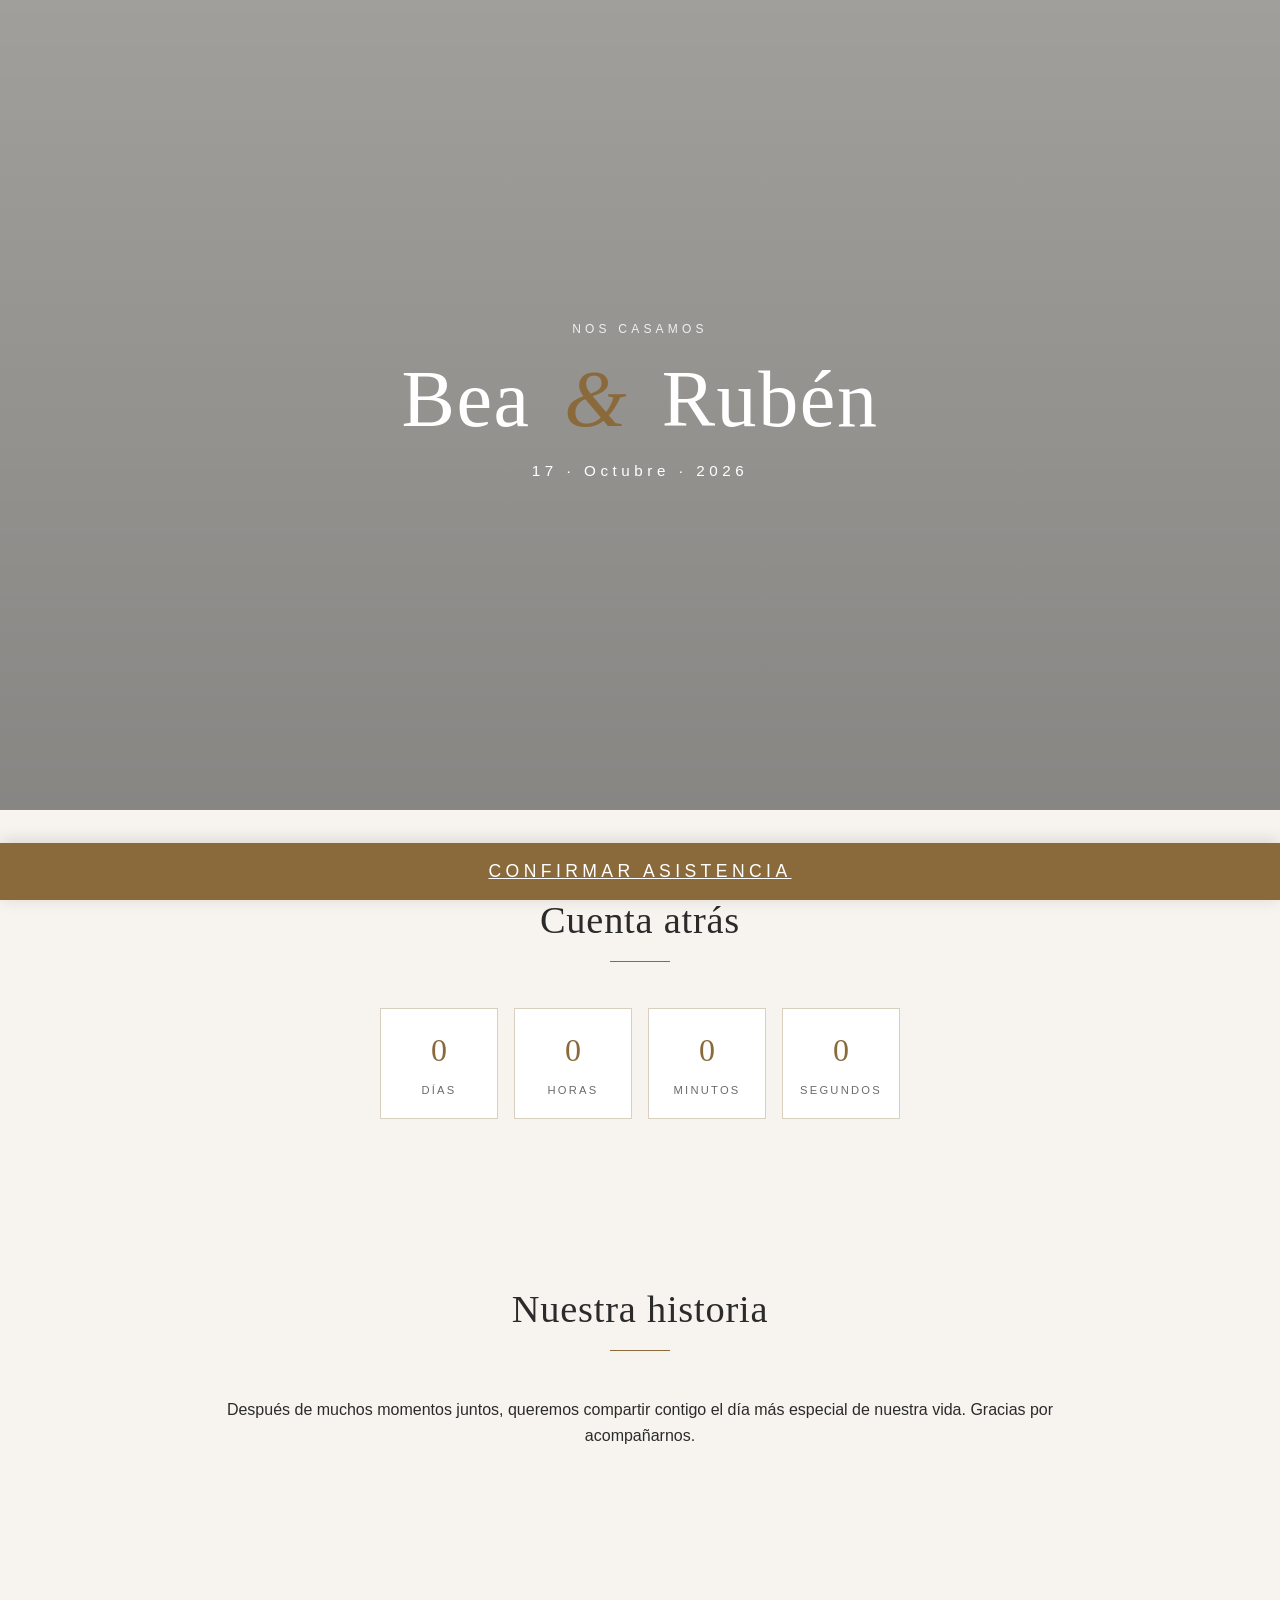
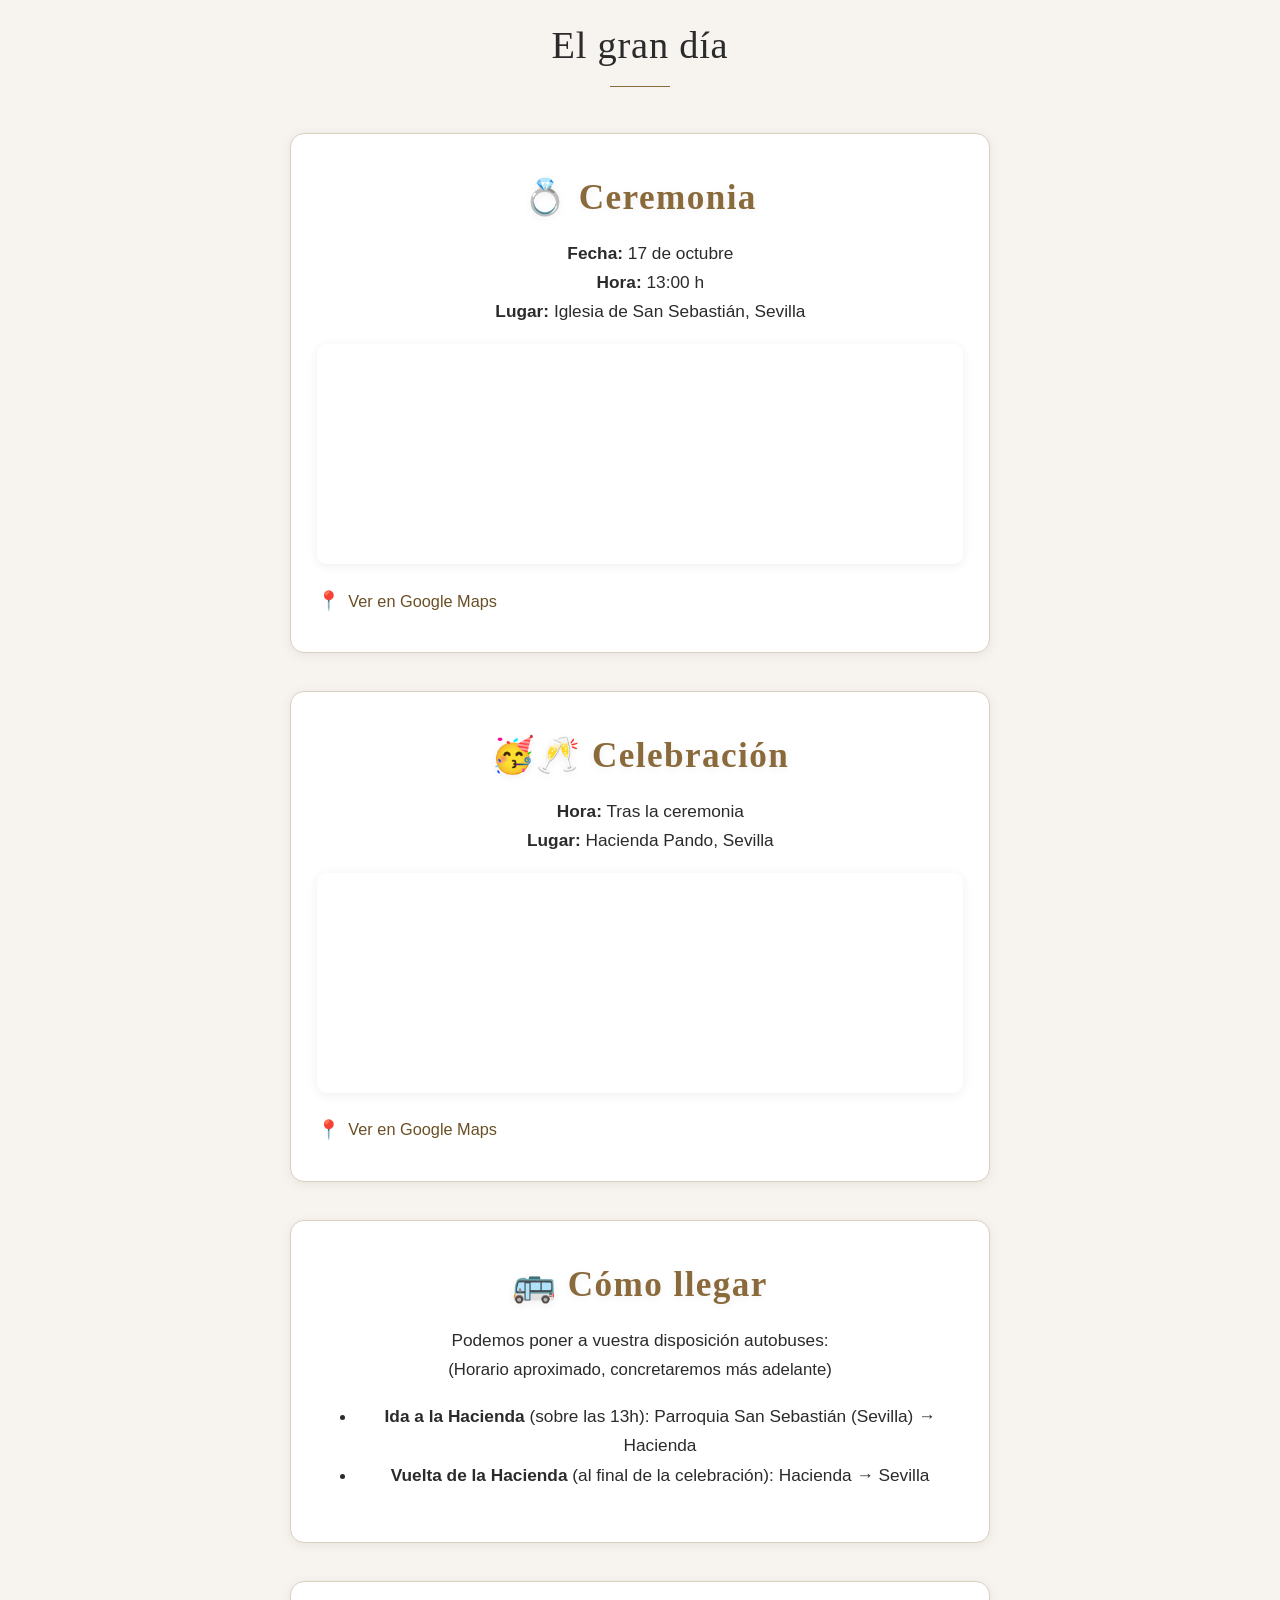
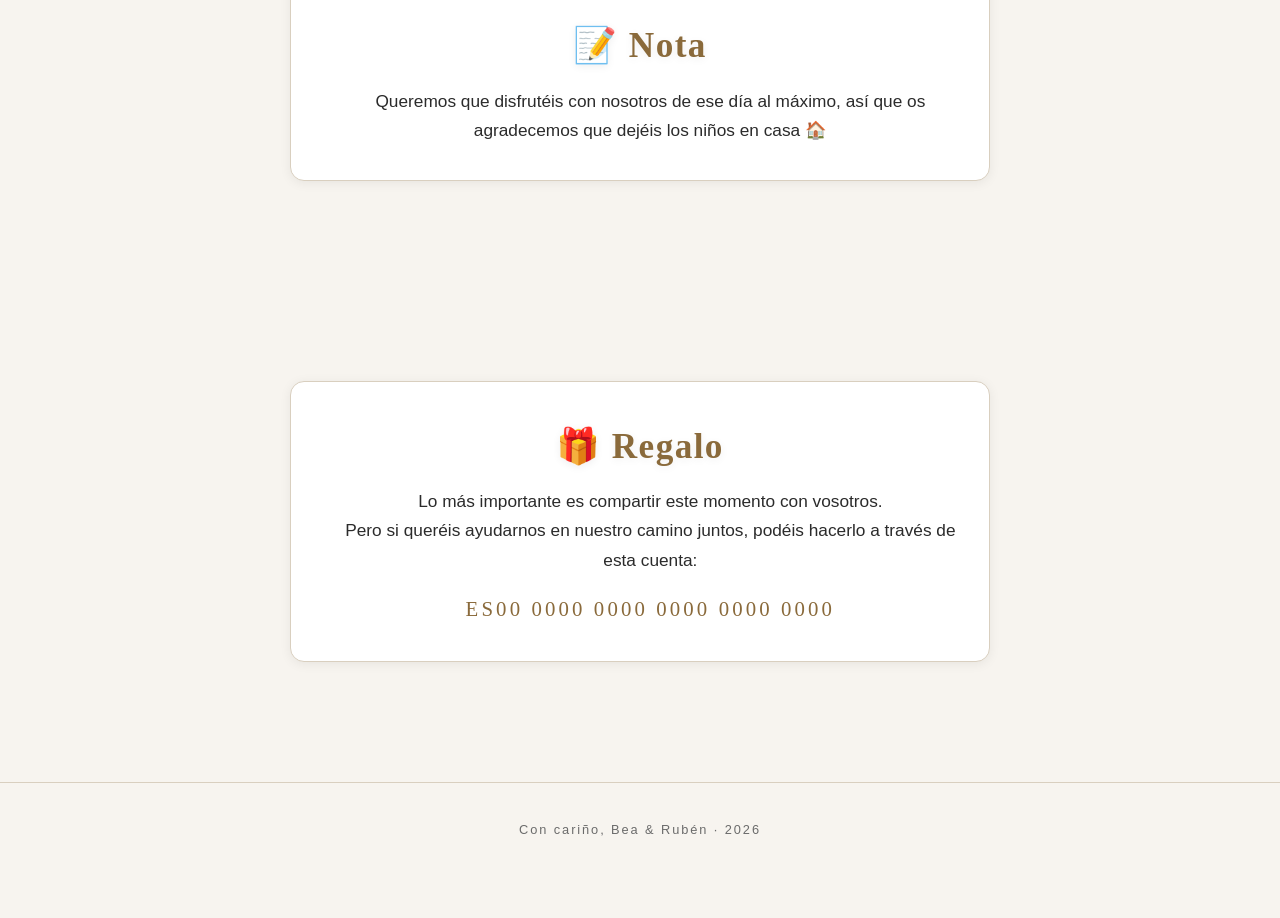
==== info.html @ 77aae768 "FEcha" ====
<!DOCTYPE html>
<html lang="es">
<head>
  <meta charset="UTF-8" />
  <meta name="viewport" content="width=device-width, initial-scale=1.0" />
  <title>Información Boda | Bea & Rubén</title>
  <link rel="stylesheet" href="styles.css" />
</head>
<body>
  <main>
    <section class="hero">
      <div class="hero__overlay"></div>
      <div class="hero__content">
        <p class="eyebrow light">NOS CASAMOS</p>
        <h1 class="couple light">Bea <span>&amp;</span> Rubén</h1>
        <p class="date light">17 · Octubre · 2026</p>
      </div>
    </section>
    <section class="section countdown">
      <h2>Cuenta atrás</h2>
      <div id="countdown" class="countdown__grid">
        <div><span id="cd-days">0</span><small>Días</small></div>
        <div><span id="cd-hours">0</span><small>Horas</small></div>
        <div><span id="cd-mins">0</span><small>Minutos</small></div>
        <div><span id="cd-secs">0</span><small>Segundos</small></div>
      </div>
    </section>
    <section class="section story">
      <h2>Nuestra historia</h2>
      <p>Después de muchos momentos juntos, queremos compartir contigo el día más especial de nuestra vida. Gracias por acompañarnos.</p>
    </section>
    <section class="section events">
      <h2>El gran día</h2>
      <div style="max-width:700px;margin:0 auto 2.5rem auto;font-size:1.08em;line-height:1.7;display:grid;gap:2.2em;">
        <div style="background:#fff;border:1px solid #d9cfbf;border-radius:14px;box-shadow:0 2px 12px #0001;padding:2em 1.5em;">
          <h3 class="event-title" style="margin-bottom:.3em;">💍 Ceremonia</h3>
          <div style="margin-left:1.2em;">
            <strong>Fecha:</strong> 17 de octubre<br>
            <strong>Hora:</strong> 13:00 h<br>
            <strong>Lugar:</strong> Iglesia de San Sebastián, Sevilla
          </div>
          <div style="margin:1em 0 0 0;max-width:100%;">
            <iframe src="https://www.google.com/maps/embed?pb=!1m18!1m12!1m3!1d3165.687893893019!2d-5.976013684692019!3d37.37722297983409!2m3!1f0!2f0!3f0!3m2!1i1024!2i768!4f13.1!3m3!1m2!1s0xd126c0b2e2e2e2b%3A0x7e7e7e7e7e7e7e7e!2sParroquia%20de%20San%20Sebasti%C3%A1n%2C%20Sevilla!5e0!3m2!1ses!2ses!4v1684770000000!5m2!1ses!2ses" width="100%" height="220" style="border:0;border-radius:10px;box-shadow:0 2px 12px #0001;" allowfullscreen="" loading="lazy" referrerpolicy="no-referrer-when-downgrade"></iframe>
            <div class="map-link-wrap"><a class="map-link" href="https://goo.gl/maps/6Qw8Qw8Qw8Qw8Qw8A" target="_blank" rel="noopener"><span class="map-icon">📍</span>Ver en Google Maps</a></div>
          </div>
        </div>
        <div style="background:#fff;border:1px solid #d9cfbf;border-radius:14px;box-shadow:0 2px 12px #0001;padding:2em 1.5em;">
          <h3 class="event-title" style="margin-bottom:.3em;">🥳🥂 Celebración</h3>
          <div style="margin-left:1.2em;">
            <strong>Hora:</strong> Tras la ceremonia<br>
            <strong>Lugar:</strong> Hacienda Pando, Sevilla
          </div>
          <div style="margin:1em 0 0 0;max-width:100%;">
            <iframe src="https://www.google.com/maps/embed?pb=!1m18!1m12!1m3!1d3165.687893893019!2d-5.987654321!3d37.388888888!2m3!1f0!2f0!3f0!3m2!1i1024!2i768!4f13.1!3m3!1m2!1s0xd126c0b2e2e2e2b%3A0x123456789abcdef!2sHacienda%20Pando!5e0!3m2!1ses!2ses!4v1684771111111!5m2!1ses!2ses" width="100%" height="220" style="border:0;border-radius:10px;box-shadow:0 2px 12px #0001;" allowfullscreen="" loading="lazy" referrerpolicy="no-referrer-when-downgrade"></iframe>
            <div class="map-link-wrap"><a class="map-link" href="https://goo.gl/maps/abcdefabcdefabcdef" target="_blank" rel="noopener"><span class="map-icon">📍</span>Ver en Google Maps</a></div>
          </div>
        </div>
        <div style="background:#fff;border:1px solid #d9cfbf;border-radius:14px;box-shadow:0 2px 12px #0001;padding:2em 1.5em;">
          <h3 class="event-title" style="margin-bottom:.3em;">🚌 Cómo llegar</h3>
          <p>Podemos poner a vuestra disposición autobuses: <br><span style="font-size:.97em;">(Horario aproximado, concretaremos más adelante)</span></p>
          <ul>
            <li><strong>Ida a la Hacienda</strong> (sobre las 13h): Parroquia San Sebastián (Sevilla) → Hacienda</li>
            <li><strong>Vuelta de la Hacienda</strong> (al final de la celebración): Hacienda → Sevilla</li>
          </ul>
        </div>
        <div style="background:#fff;border:1px solid #d9cfbf;border-radius:14px;box-shadow:0 2px 12px #0001;padding:2em 1.5em;">
          <h3 class="event-title" style="margin-bottom:.3em;">📝 Nota</h3>
          <div style="margin-left:1.2em;">
            Queremos que disfrutéis con nosotros de ese día al máximo, así que os agradecemos que dejéis los niños en casa 🏠
          </div>
        </div>
      </div>
    </section>
    <section class="section gift">
      <div style="max-width:700px;margin:0 auto 2.5rem auto;font-size:1.08em;line-height:1.7;display:grid;gap:2.2em;">
        <div style="background:#fff;border:1px solid #d9cfbf;border-radius:14px;box-shadow:0 2px 12px #0001;padding:2em 1.5em;">
          <h3 class="event-title" style="margin-bottom:.3em;">🎁 Regalo</h3>
          <div style="margin-left:1.2em;">
            Lo más importante es compartir este momento con vosotros.<br>
            Pero si queréis ayudarnos en nuestro camino juntos, podéis hacerlo a través de esta cuenta:
            <div class="iban">ES00 0000 0000 0000 0000 0000</div>
          </div>
        </div>
      </div>
    </section>
    <footer class="footer">
      <p>Con cariño, Bea &amp; Rubén · 2026</p>
    </footer>
    <div style="text-align:center; margin:2.5rem 0 0;">
      <a href="confirmar.html" class="btn-primary" style="font-size:1.1rem;">Confirmar asistencia</a>
    </div>
  </main>
  <script>
    // Cuenta atrás
    const target = new Date('2026-10-17T17:00:00').getTime();
    const $d = document.getElementById('cd-days');
    const $h = document.getElementById('cd-hours');
    const $m = document.getElementById('cd-mins');
    const $s = document.getElementById('cd-secs');
    function tick() {
      const diff = target - Date.now();
      if (diff <= 0) {
        $d.textContent = $h.textContent = $m.textContent = $s.textContent = '0';
        clearInterval(window._cdTimer);
        return;
      }
      const days  = Math.floor(diff / 86400000);
      const hours = Math.floor((diff % 86400000) / 3600000);
      const mins  = Math.floor((diff % 3600000) / 60000);
      const secs  = Math.floor((diff % 60000) / 1000);
      $d.textContent = days;
      $h.textContent = String(hours).padStart(2, '0');
      $m.textContent = String(mins).padStart(2, '0');
      $s.textContent = String(secs).padStart(2, '0');
    }
    tick();
    window._cdTimer = setInterval(tick, 1000);
  </script>
</body>
</html>
---- styles.css ----
:root {
  /* Importar fuente elegante Josefin Slab */
  @import url('https://fonts.googleapis.com/css2?family=Josefin+Slab:wght@700&display=swap');
  --bg: #f7f4ef;
  --ink: #2b2b2b;
  --muted: #6b6b6b;
  --accent: #8a6a3b;
  --accent-dark: #6b5026;
  --line: #d9cfbf;
  --white: #ffffff;
}

* { box-sizing: border-box; }

html, body {
  margin: 0;
  padding: 0;
  background: var(--bg);
  color: var(--ink);
  font-family: 'Montserrat', sans-serif;
  font-weight: 300;
  line-height: 1.6;
  -webkit-font-smoothing: antialiased;
}

h1, h2, h3 {
  font-family: 'Cormorant Garamond', serif;
  font-weight: 400;
  margin: 0 0 .5em;
  letter-spacing: .02em;
}

h2 {
  font-size: clamp(1.8rem, 3vw, 2.4rem);
  text-align: center;
  margin-bottom: 1.2em;
}

h2::after {
  content: "";
  display: block;
  width: 60px;
  height: 1px;
  background: var(--accent);
  margin: .6rem auto 0;
}

p { margin: .4em 0; }

.eyebrow {
  font-family: 'Montserrat', sans-serif;
  font-size: .75rem;
  letter-spacing: .35em;
  color: var(--muted);
  text-transform: uppercase;
  margin: 0 0 1rem;
}
.eyebrow.light { color: rgba(255,255,255,.85); }

.couple {
  font-family: 'Cormorant Garamond', serif;
  font-weight: 300;
  font-size: clamp(2.6rem, 7vw, 5rem);
  margin: 0;
  line-height: 1.1;
}
.couple span {
  font-style: italic;
  color: var(--accent);
  margin: 0 .15em;
}
.couple.light { color: var(--white); }

.date.light { color: var(--white); letter-spacing: .3em; font-size: .95rem; margin-top: 1rem; }

/* --- Gate --- */
.gate {
  min-height: 100vh;
  display: flex;
  align-items: center;
  justify-content: center;
  padding: 2rem;
  text-align: center;
  background:
    linear-gradient(rgba(247,244,239,.85), rgba(247,244,239,.95));
}
.gate__inner { max-width: 480px; width: 100%; }
.gate__text { color: var(--muted); margin: 1rem 0 1.5rem; }
.gate__hint  { color: var(--muted); font-size: .85rem; margin-top: 1.5rem; }
.gate__error { color: #b3261e; margin-top: 1rem; font-size: .9rem; }

.gate__form {
  display: flex;
  gap: .5rem;
  flex-wrap: wrap;
  justify-content: center;
}
.gate__form input {
  flex: 1 1 220px;
  padding: .85rem 1rem;
  border: 1px solid var(--line);
  background: var(--white);
  font: inherit;
  letter-spacing: .15em;
  text-align: center;
  text-transform: uppercase;
}
.gate__form button {
  padding: .85rem 1.4rem;
  background: var(--accent);
  color: var(--white);
  border: none;
  letter-spacing: .25em;
  font-size: .8rem;
  cursor: pointer;
  transition: background .2s;
}
.gate__form button:hover { background: var(--accent-dark); }

/* --- Hero --- */
.hero {
  position: relative;
  min-height: 90vh;
  display: flex;
  align-items: center;
  justify-content: center;
  text-align: center;
  color: var(--white);
  background:
    linear-gradient(rgba(0,0,0,.35), rgba(0,0,0,.45)),
    url("https://images.unsplash.com/photo-1519741497674-611481863552?auto=format&fit=crop&w=1600&q=80") center/cover no-repeat;
}
.hero__content { padding: 2rem; max-width: 900px; }

/* --- Sections --- */
.section {
  max-width: 900px;
  margin: 0 auto;
  padding: 5rem 1.5rem;
  text-align: center;
}

/* Countdown */
.countdown__grid {
  display: grid;
  grid-template-columns: repeat(4, 1fr);
  gap: 1rem;
  max-width: 520px;
  margin: 0 auto;
}
.countdown__grid > div {
  background: var(--white);
  border: 1px solid var(--line);
  padding: 1rem .5rem;
}
.countdown__grid span {
  display: block;
  font-family: 'Cormorant Garamond', serif;
  font-size: 2rem;
  color: var(--accent);
}
.countdown__grid small {
  font-size: .7rem;
  letter-spacing: .2em;
  text-transform: uppercase;
  color: var(--muted);
}

/* Events */
.events__grid {
  display: grid;
  grid-template-columns: repeat(auto-fit, minmax(260px, 1fr));
  gap: 1.5rem;
}
.event-card {
  background: var(--white);
  border: 1px solid var(--line);
  padding: 2rem 1.5rem;
}
.event-title {
  font-family: 'Josefin Slab', serif;
  font-size: 2.2rem;
  color: var(--accent);
  letter-spacing: .04em;
  font-weight: 700;
  font-style: normal;
  margin-bottom: .3em;
  text-shadow: 0 2px 8px #0001;
  text-transform: none;
}

.map-link-wrap {
  margin-top: .7em;
  text-align: left;
}
.map-link {
  display: inline-flex;
  align-items: center;
  gap: .4em;
  font-size: 1.02rem;
  color: var(--accent-dark);
  text-decoration: none;
  font-weight: 500;
  transition: color .18s;
}
.map-link:hover {
  color: var(--accent);
  text-decoration: underline;
}
.map-icon {
  font-size: 1.15em;
  margin-right: .1em;
}
.event-card__time {
  font-family: 'Cormorant Garamond', serif;
  font-size: 1.3rem;
  margin: .2rem 0 1rem;
}

.btn-outline {
  display: inline-block;
  margin-top: 1rem;
  padding: .6rem 1.2rem;
  border: 1px solid var(--accent);
  color: var(--accent);
  text-decoration: none;
  letter-spacing: .2em;
  font-size: .75rem;
  text-transform: uppercase;
  transition: background .2s, color .2s;
}
.btn-outline:hover { background: var(--accent); color: var(--white); }

/* RSVP */
.rsvp__deadline {
  color: var(--muted);
  font-style: italic;
  margin-bottom: 2rem;
}
.rsvp__form {
  display: grid;
  gap: 1rem;
  max-width: 520px;
  margin: 0 auto;
  text-align: left;
}
.rsvp__form label {
  display: flex;
  flex-direction: column;
  font-size: .85rem;
  letter-spacing: .05em;
  color: var(--muted);
  text-transform: uppercase;
}
.rsvp__form input,
.rsvp__form textarea {
  margin-top: .35rem;
  padding: .7rem .9rem;
  border: 1px solid var(--line);
  background: var(--white);
  font: inherit;
  color: var(--ink);
  text-transform: none;
}
.rsvp__form fieldset {
  border: 1px solid var(--line);
  padding: 1rem;
  background: var(--white);
}
.rsvp__form legend {
  padding: 0 .5rem;
  font-size: .8rem;
  letter-spacing: .15em;
  text-transform: uppercase;
  color: var(--muted);
}
.rsvp__form .radio {
  display: flex;
  flex-direction: row;
  align-items: center;
  gap: .5rem;
  text-transform: none;
  color: var(--ink);
  font-size: 1rem;
  margin: .3rem 0;
}


/* Botón flotante para confirmar asistencia */
.btn-primary {
  margin-top: 1rem;
  padding: .9rem 1.6rem;
  background: var(--accent);
  color: var(--white);
  border: none;
  letter-spacing: .25em;
  font-size: .8rem;
  text-transform: uppercase;
  cursor: pointer;
  transition: background .2s;
  position: fixed;
  left: 0;
  right: 0;
  bottom: 0;
  width: 100vw;
  max-width: 100vw;
  border-radius: 0;
  z-index: 1000;
  box-shadow: 0 -2px 16px #0002;
}
.btn-primary:hover {
  background: var(--accent-dark);
}

@media (max-width: 480px) {
  .btn-primary {
    font-size: 1rem;
    padding: 1.1rem 0;
  }
}

.rsvp__status {
  margin-top: 1rem;
  text-align: center;
  color: var(--accent-dark);
}

/* Hotels */
.hotels {
  list-style: none;
  padding: 0;
  max-width: 520px;
  margin: 1rem auto 0;
  text-align: left;
}
.hotels li {
  padding: .8rem 0;
  border-bottom: 1px solid var(--line);
}
.hotels a { color: var(--accent); }

/* Gift */
.iban {
  font-family: 'Cormorant Garamond', serif;
  font-size: 1.3rem;
  letter-spacing: .15em;
  color: var(--accent);
  margin-top: 1rem;
}

/* Footer */
.footer {
  padding: 2rem 1rem;
  text-align: center;
  color: var(--muted);
  font-size: .8rem;
  letter-spacing: .15em;
  border-top: 1px solid var(--line);
}

/* Responsive */
@media (max-width: 480px) {
  .countdown__grid { grid-template-columns: repeat(2, 1fr); }
  .section { padding: 3.5rem 1.2rem; }
  .stepper__btn { padding: .6rem .9rem; font-size: .7rem; letter-spacing: .15em; }
}
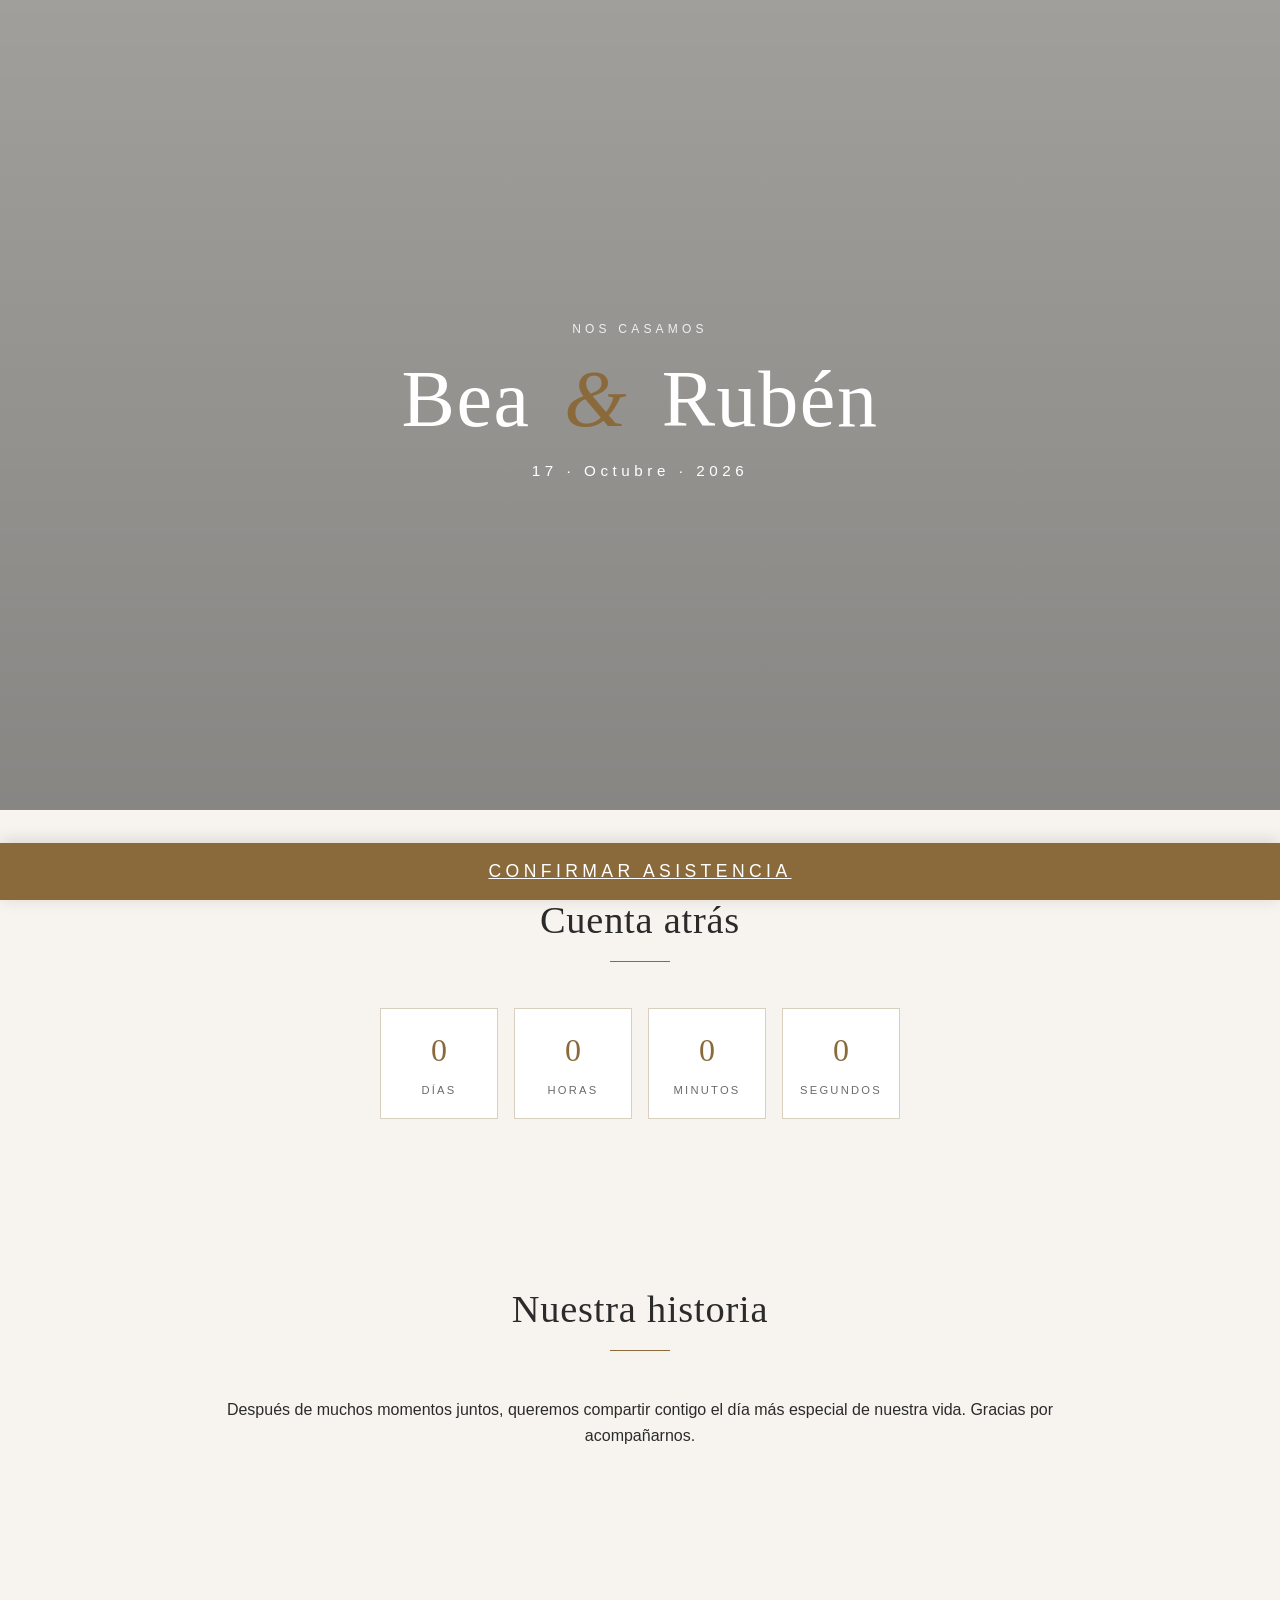
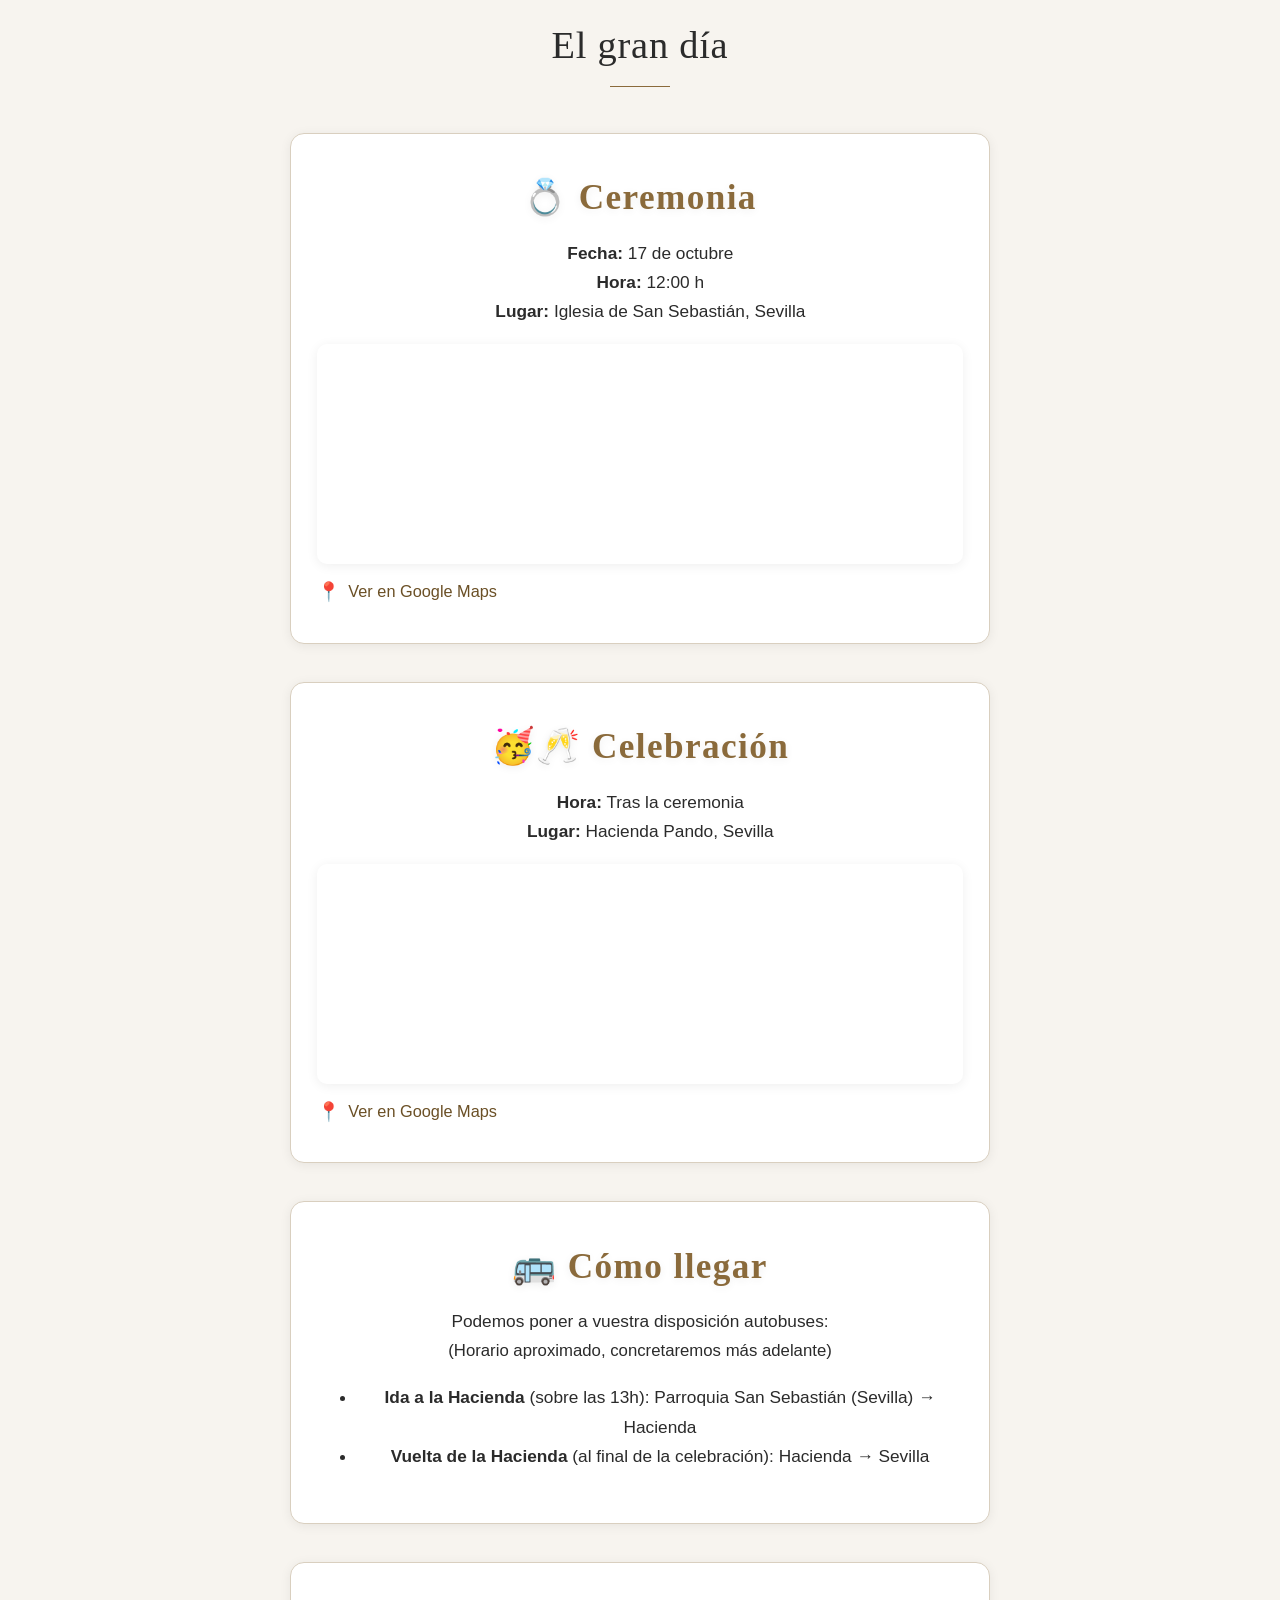
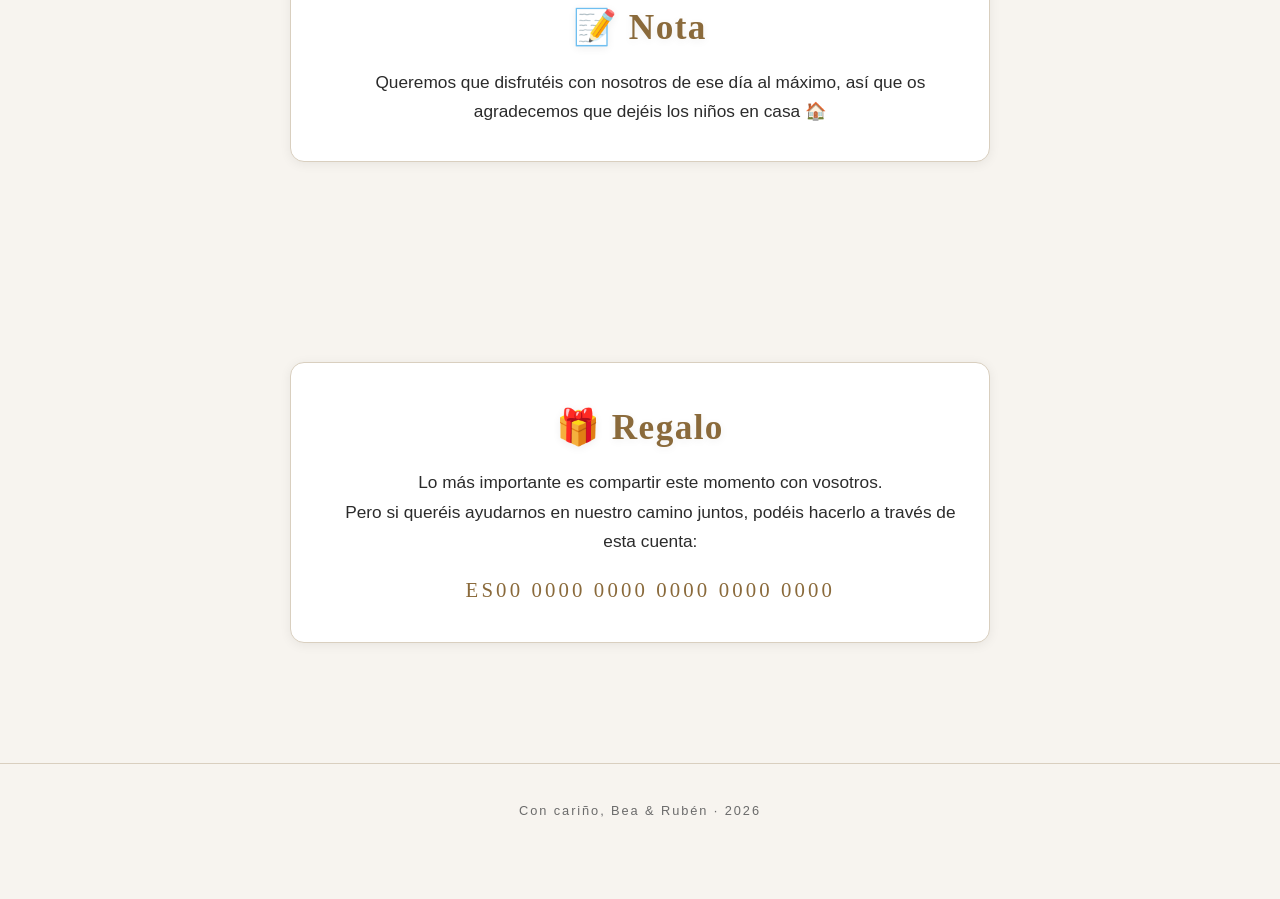
==== commit e208ccda: "Correcicones, version estable" ====
--- a/info.html
+++ b/info.html
@@ -36,11 +36,13 @@
           <h3 class="event-title" style="margin-bottom:.3em;">💍 Ceremonia</h3>
           <div style="margin-left:1.2em;">
             <strong>Fecha:</strong> 17 de octubre<br>
-            <strong>Hora:</strong> 13:00 h<br>
+            <strong>Hora:</strong> 12:00 h<br>
             <strong>Lugar:</strong> Iglesia de San Sebastián, Sevilla
           </div>
           <div style="margin:1em 0 0 0;max-width:100%;">
-            <iframe src="https://www.google.com/maps/embed?pb=!1m18!1m12!1m3!1d3165.687893893019!2d-5.976013684692019!3d37.37722297983409!2m3!1f0!2f0!3f0!3m2!1i1024!2i768!4f13.1!3m3!1m2!1s0xd126c0b2e2e2e2b%3A0x7e7e7e7e7e7e7e7e!2sParroquia%20de%20San%20Sebasti%C3%A1n%2C%20Sevilla!5e0!3m2!1ses!2ses!4v1684770000000!5m2!1ses!2ses" width="100%" height="220" style="border:0;border-radius:10px;box-shadow:0 2px 12px #0001;" allowfullscreen="" loading="lazy" referrerpolicy="no-referrer-when-downgrade"></iframe>
+            <a href="https://goo.gl/maps/6Qw8Qw8Qw8Qw8Qw8A" target="_blank" rel="noopener" style="display:block;line-height:0;">
+              <iframe src="https://www.google.com/maps/embed?pb=!1m18!1m12!1m3!1d3165.687893893019!2d-5.976013684692019!3d37.37722297983409!2m3!1f0!2f0!3f0!3m2!1i1024!2i768!4f13.1!3m3!1m2!1s0xd126c0b2e2e2e2b%3A0x7e7e7e7e7e7e7e7e!2sParroquia%20de%20San%20Sebasti%C3%A1n%2C%20Sevilla!5e0!3m2!1ses!2ses!4v1684770000000!5m2!1ses!2ses" width="100%" height="220" style="border:0;border-radius:10px;box-shadow:0 2px 12px #0001;pointer-events:none;" allowfullscreen="" loading="lazy" referrerpolicy="no-referrer-when-downgrade"></iframe>
+            </a>
             <div class="map-link-wrap"><a class="map-link" href="https://goo.gl/maps/6Qw8Qw8Qw8Qw8Qw8A" target="_blank" rel="noopener"><span class="map-icon">📍</span>Ver en Google Maps</a></div>
           </div>
         </div>
@@ -51,7 +53,9 @@
             <strong>Lugar:</strong> Hacienda Pando, Sevilla
           </div>
           <div style="margin:1em 0 0 0;max-width:100%;">
-            <iframe src="https://www.google.com/maps/embed?pb=!1m18!1m12!1m3!1d3165.687893893019!2d-5.987654321!3d37.388888888!2m3!1f0!2f0!3f0!3m2!1i1024!2i768!4f13.1!3m3!1m2!1s0xd126c0b2e2e2e2b%3A0x123456789abcdef!2sHacienda%20Pando!5e0!3m2!1ses!2ses!4v1684771111111!5m2!1ses!2ses" width="100%" height="220" style="border:0;border-radius:10px;box-shadow:0 2px 12px #0001;" allowfullscreen="" loading="lazy" referrerpolicy="no-referrer-when-downgrade"></iframe>
+            <a href="https://goo.gl/maps/abcdefabcdefabcdef" target="_blank" rel="noopener" style="display:block;line-height:0;">
+              <iframe src="https://www.google.com/maps/embed?pb=!1m18!1m12!1m3!1d3165.687893893019!2d-5.987654321!3d37.388888888!2m3!1f0!2f0!3f0!3m2!1i1024!2i768!4f13.1!3m3!1m2!1s0xd126c0b2e2e2e2b%3A0x123456789abcdef!2sHacienda%20Pando!5e0!3m2!1ses!2ses!4v1684771111111!5m2!1ses!2ses" width="100%" height="220" style="border:0;border-radius:10px;box-shadow:0 2px 12px #0001;pointer-events:none;" allowfullscreen="" loading="lazy" referrerpolicy="no-referrer-when-downgrade"></iframe>
+            </a>
             <div class="map-link-wrap"><a class="map-link" href="https://goo.gl/maps/abcdefabcdefabcdef" target="_blank" rel="noopener"><span class="map-icon">📍</span>Ver en Google Maps</a></div>
           </div>
         </div>
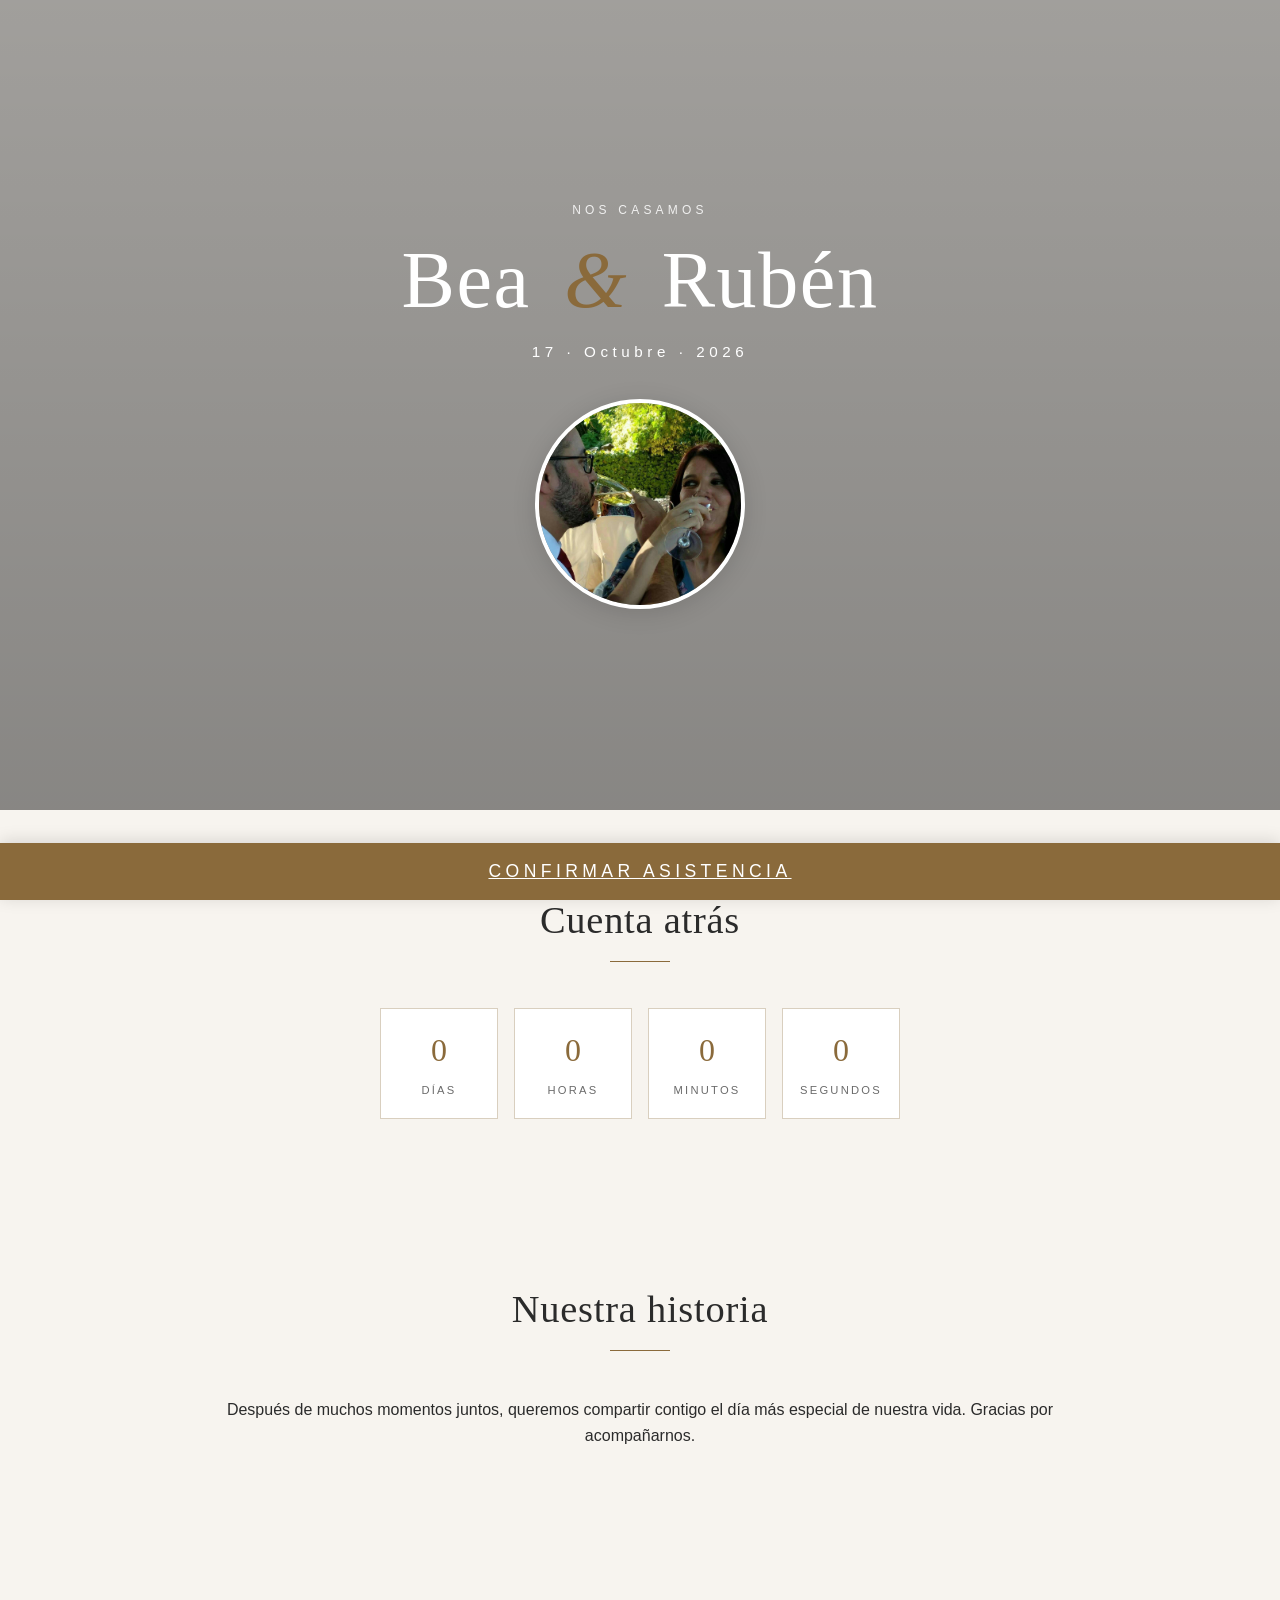
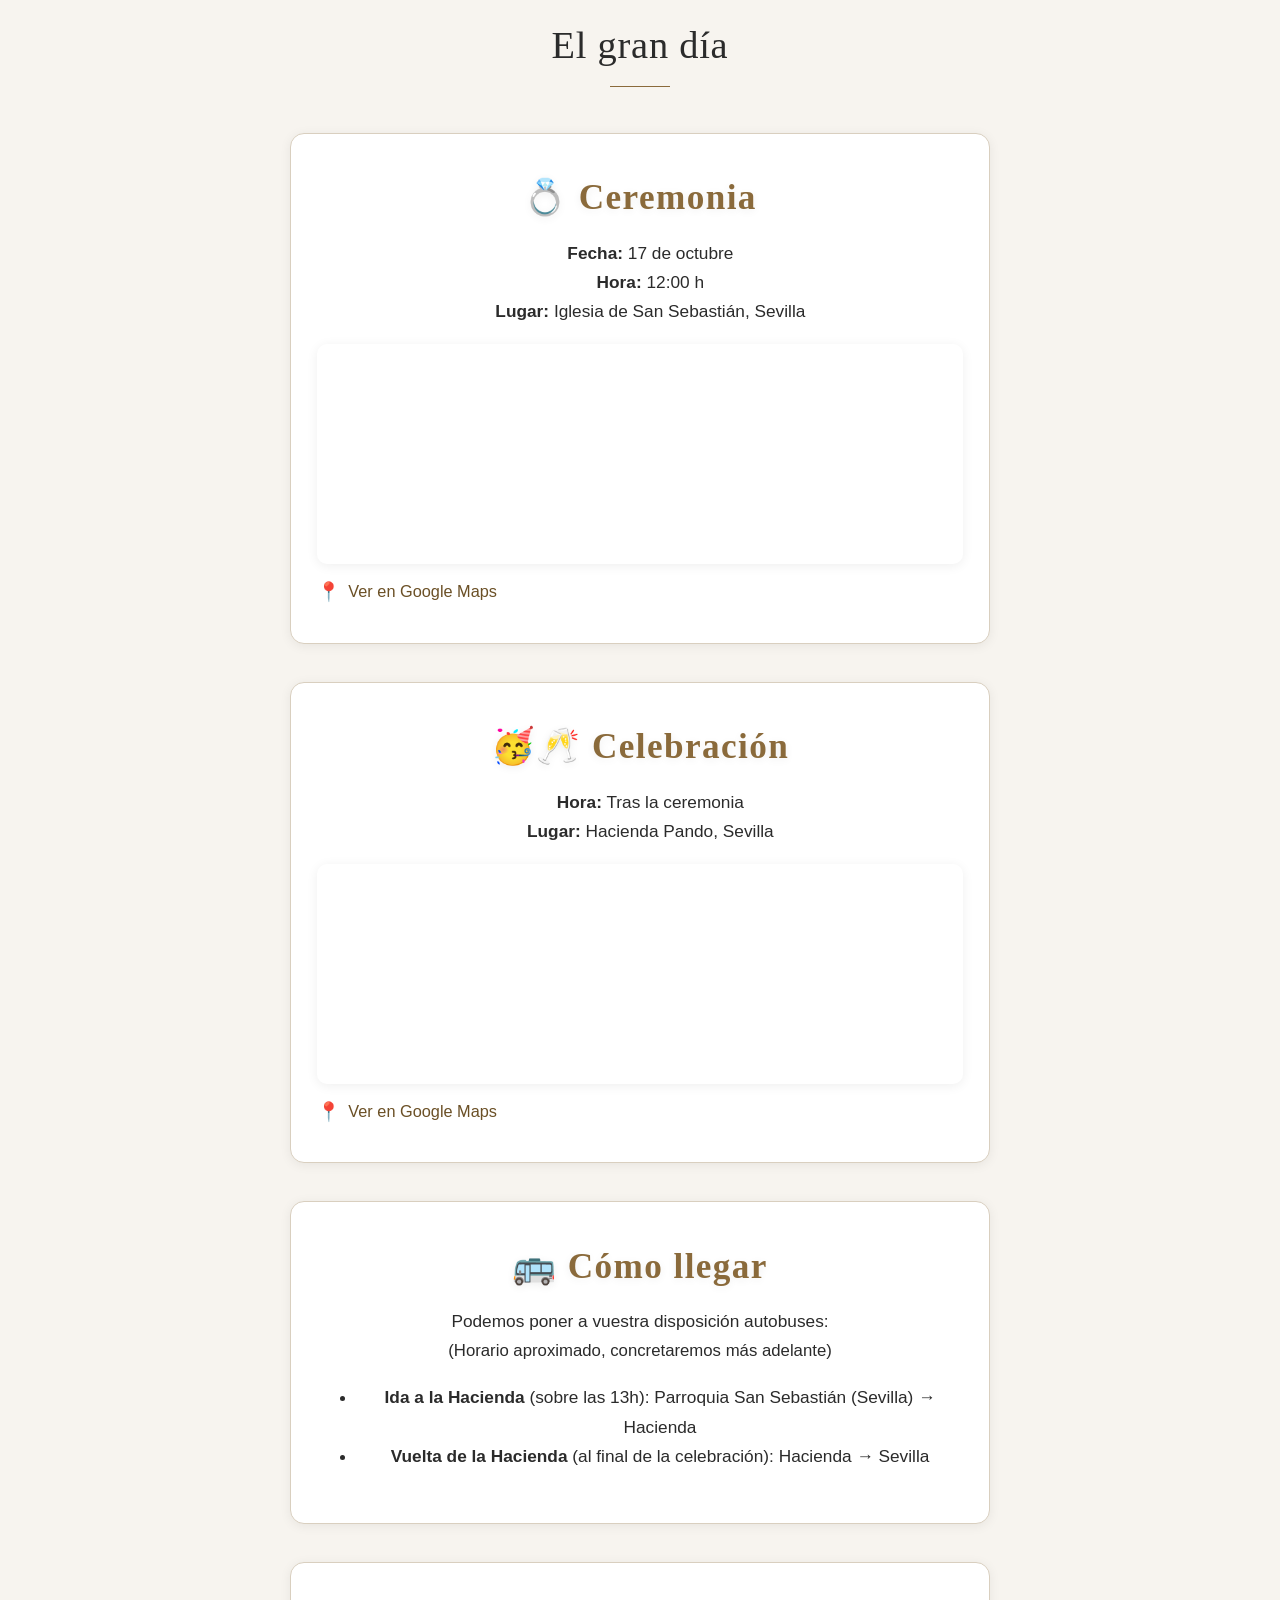
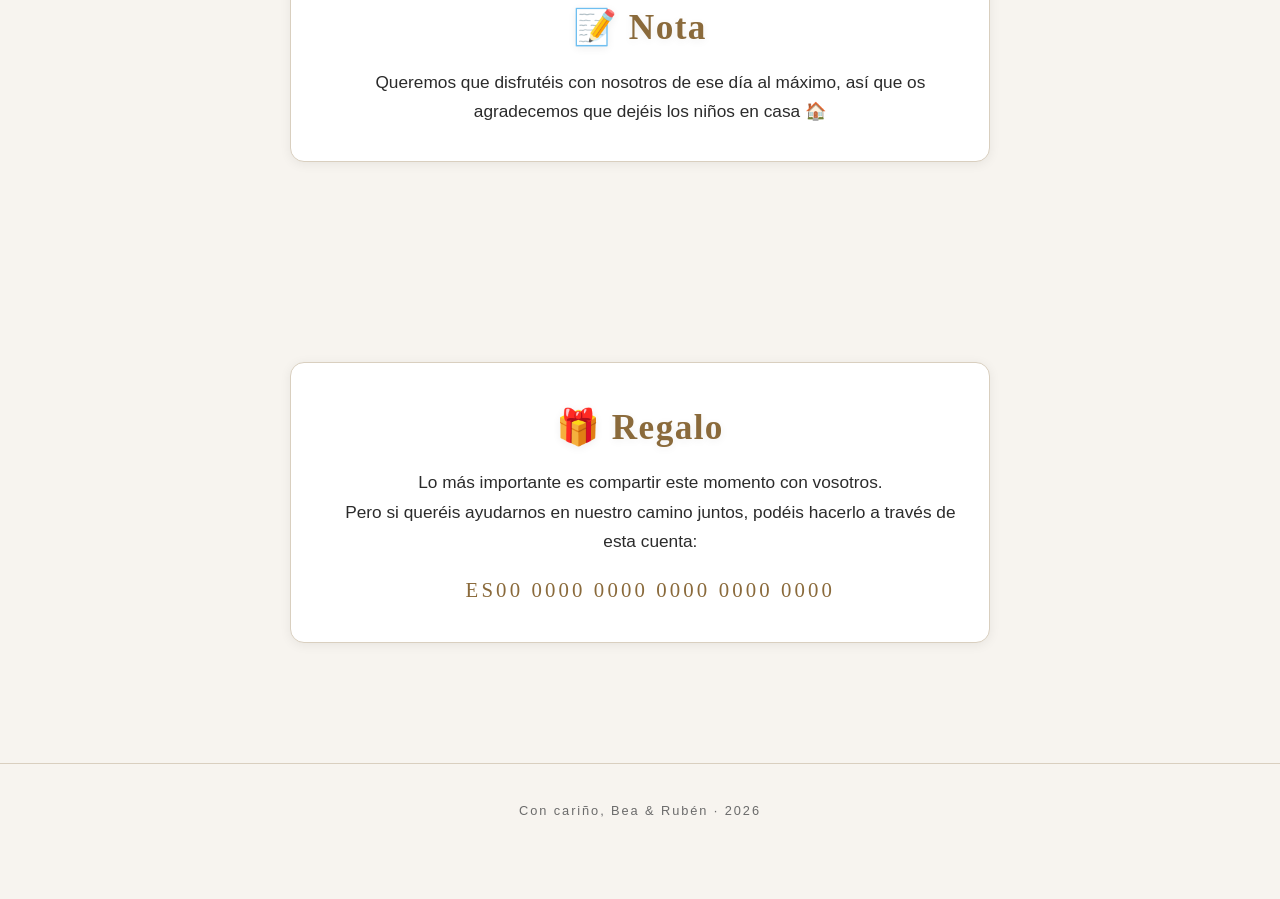
==== commit 3a603bfe: "Añadimos foto novios" ====
--- a/info.html
+++ b/info.html
@@ -14,6 +14,9 @@
         <p class="eyebrow light">NOS CASAMOS</p>
         <h1 class="couple light">Bea <span>&amp;</span> Rubén</h1>
         <p class="date light">17 · Octubre · 2026</p>
+        <div class="pareja-foto-wrap">
+          <img src="fotoPareja.jfif" alt="Foto de los novios" class="pareja-foto" loading="lazy" />
+        </div>
       </div>
     </section>
     <section class="section countdown">
@@ -40,10 +43,10 @@
             <strong>Lugar:</strong> Iglesia de San Sebastián, Sevilla
           </div>
           <div style="margin:1em 0 0 0;max-width:100%;">
-            <a href="https://goo.gl/maps/6Qw8Qw8Qw8Qw8Qw8A" target="_blank" rel="noopener" style="display:block;line-height:0;">
+            <a href="https://maps.app.goo.gl/c5HAUFdRHa28Mn6a6" target="_blank" rel="noopener" style="display:block;line-height:0;">
               <iframe src="https://www.google.com/maps/embed?pb=!1m18!1m12!1m3!1d3165.687893893019!2d-5.976013684692019!3d37.37722297983409!2m3!1f0!2f0!3f0!3m2!1i1024!2i768!4f13.1!3m3!1m2!1s0xd126c0b2e2e2e2b%3A0x7e7e7e7e7e7e7e7e!2sParroquia%20de%20San%20Sebasti%C3%A1n%2C%20Sevilla!5e0!3m2!1ses!2ses!4v1684770000000!5m2!1ses!2ses" width="100%" height="220" style="border:0;border-radius:10px;box-shadow:0 2px 12px #0001;pointer-events:none;" allowfullscreen="" loading="lazy" referrerpolicy="no-referrer-when-downgrade"></iframe>
             </a>
-            <div class="map-link-wrap"><a class="map-link" href="https://goo.gl/maps/6Qw8Qw8Qw8Qw8Qw8A" target="_blank" rel="noopener"><span class="map-icon">📍</span>Ver en Google Maps</a></div>
+                      <div class="map-link-wrap"><a class="map-link" href="https://maps.app.goo.gl/c5HAUFdRHa28Mn6a6" target="_blank" rel="noopener"><span class="map-icon">📍</span>Ver en Google Maps</a></div>
           </div>
         </div>
         <div style="background:#fff;border:1px solid #d9cfbf;border-radius:14px;box-shadow:0 2px 12px #0001;padding:2em 1.5em;">
@@ -53,10 +56,10 @@
             <strong>Lugar:</strong> Hacienda Pando, Sevilla
           </div>
           <div style="margin:1em 0 0 0;max-width:100%;">
-            <a href="https://goo.gl/maps/abcdefabcdefabcdef" target="_blank" rel="noopener" style="display:block;line-height:0;">
+            <a href="https://maps.app.goo.gl/CHnG5RqEWiM1gdnf9" target="_blank" rel="noopener" style="display:block;line-height:0;">
               <iframe src="https://www.google.com/maps/embed?pb=!1m18!1m12!1m3!1d3165.687893893019!2d-5.987654321!3d37.388888888!2m3!1f0!2f0!3f0!3m2!1i1024!2i768!4f13.1!3m3!1m2!1s0xd126c0b2e2e2e2b%3A0x123456789abcdef!2sHacienda%20Pando!5e0!3m2!1ses!2ses!4v1684771111111!5m2!1ses!2ses" width="100%" height="220" style="border:0;border-radius:10px;box-shadow:0 2px 12px #0001;pointer-events:none;" allowfullscreen="" loading="lazy" referrerpolicy="no-referrer-when-downgrade"></iframe>
             </a>
-            <div class="map-link-wrap"><a class="map-link" href="https://goo.gl/maps/abcdefabcdefabcdef" target="_blank" rel="noopener"><span class="map-icon">📍</span>Ver en Google Maps</a></div>
+                      <div class="map-link-wrap"><a class="map-link" href="https://maps.app.goo.gl/CHnG5RqEWiM1gdnf9" target="_blank" rel="noopener"><span class="map-icon">📍</span>Ver en Google Maps</a></div>
           </div>
         </div>
         <div style="background:#fff;border:1px solid #d9cfbf;border-radius:14px;box-shadow:0 2px 12px #0001;padding:2em 1.5em;">
--- a/styles.css
+++ b/styles.css
@@ -1,3 +1,19 @@
+/* Foto de los novios en hero */
+.pareja-foto-wrap {
+  display: flex;
+  justify-content: center;
+  margin-top: 2.2rem;
+}
+.pareja-foto {
+  width: 210px;
+  max-width: 90vw;
+  aspect-ratio: 1/1;
+  object-fit: cover;
+  border-radius: 50%;
+  border: 4px solid var(--white);
+  box-shadow: 0 4px 24px #0002;
+  background: var(--white);
+}
 :root {
   /* Importar fuente elegante Josefin Slab */
   @import url('https://fonts.googleapis.com/css2?family=Josefin+Slab:wght@700&display=swap');
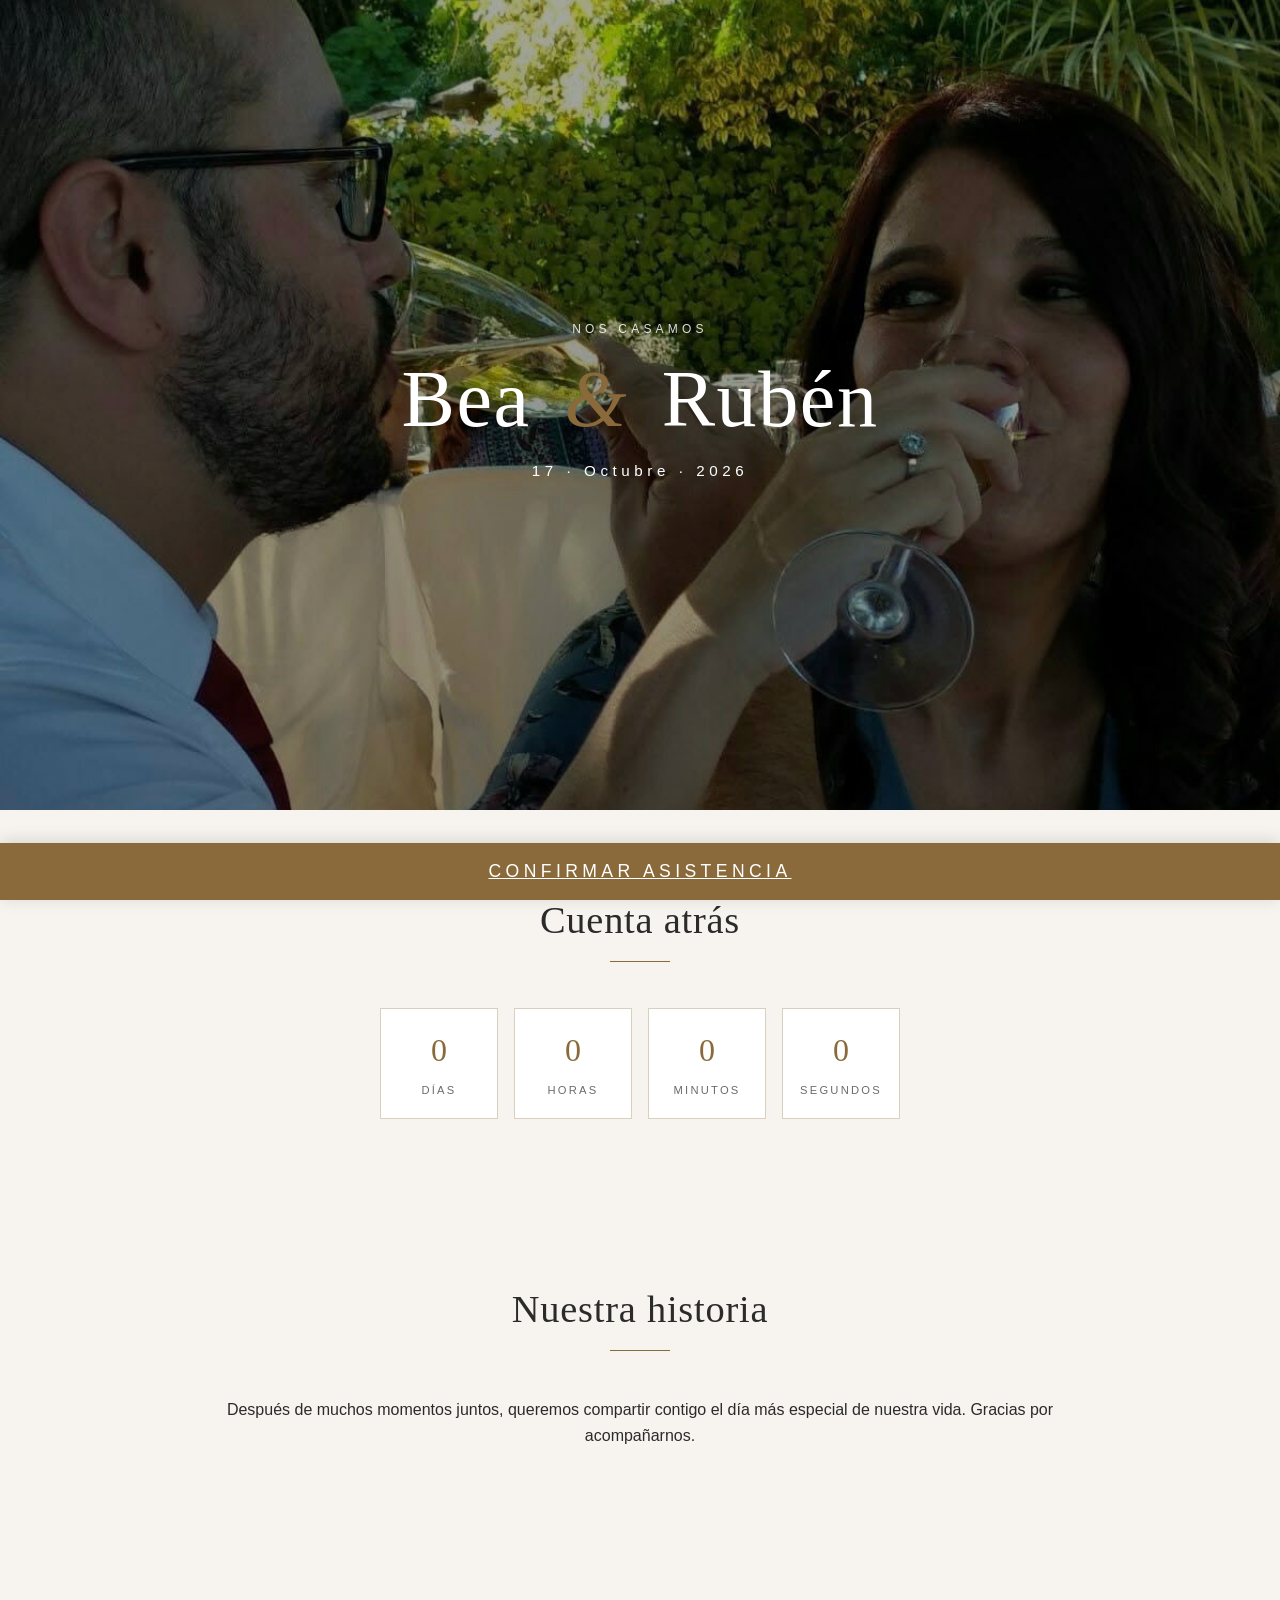
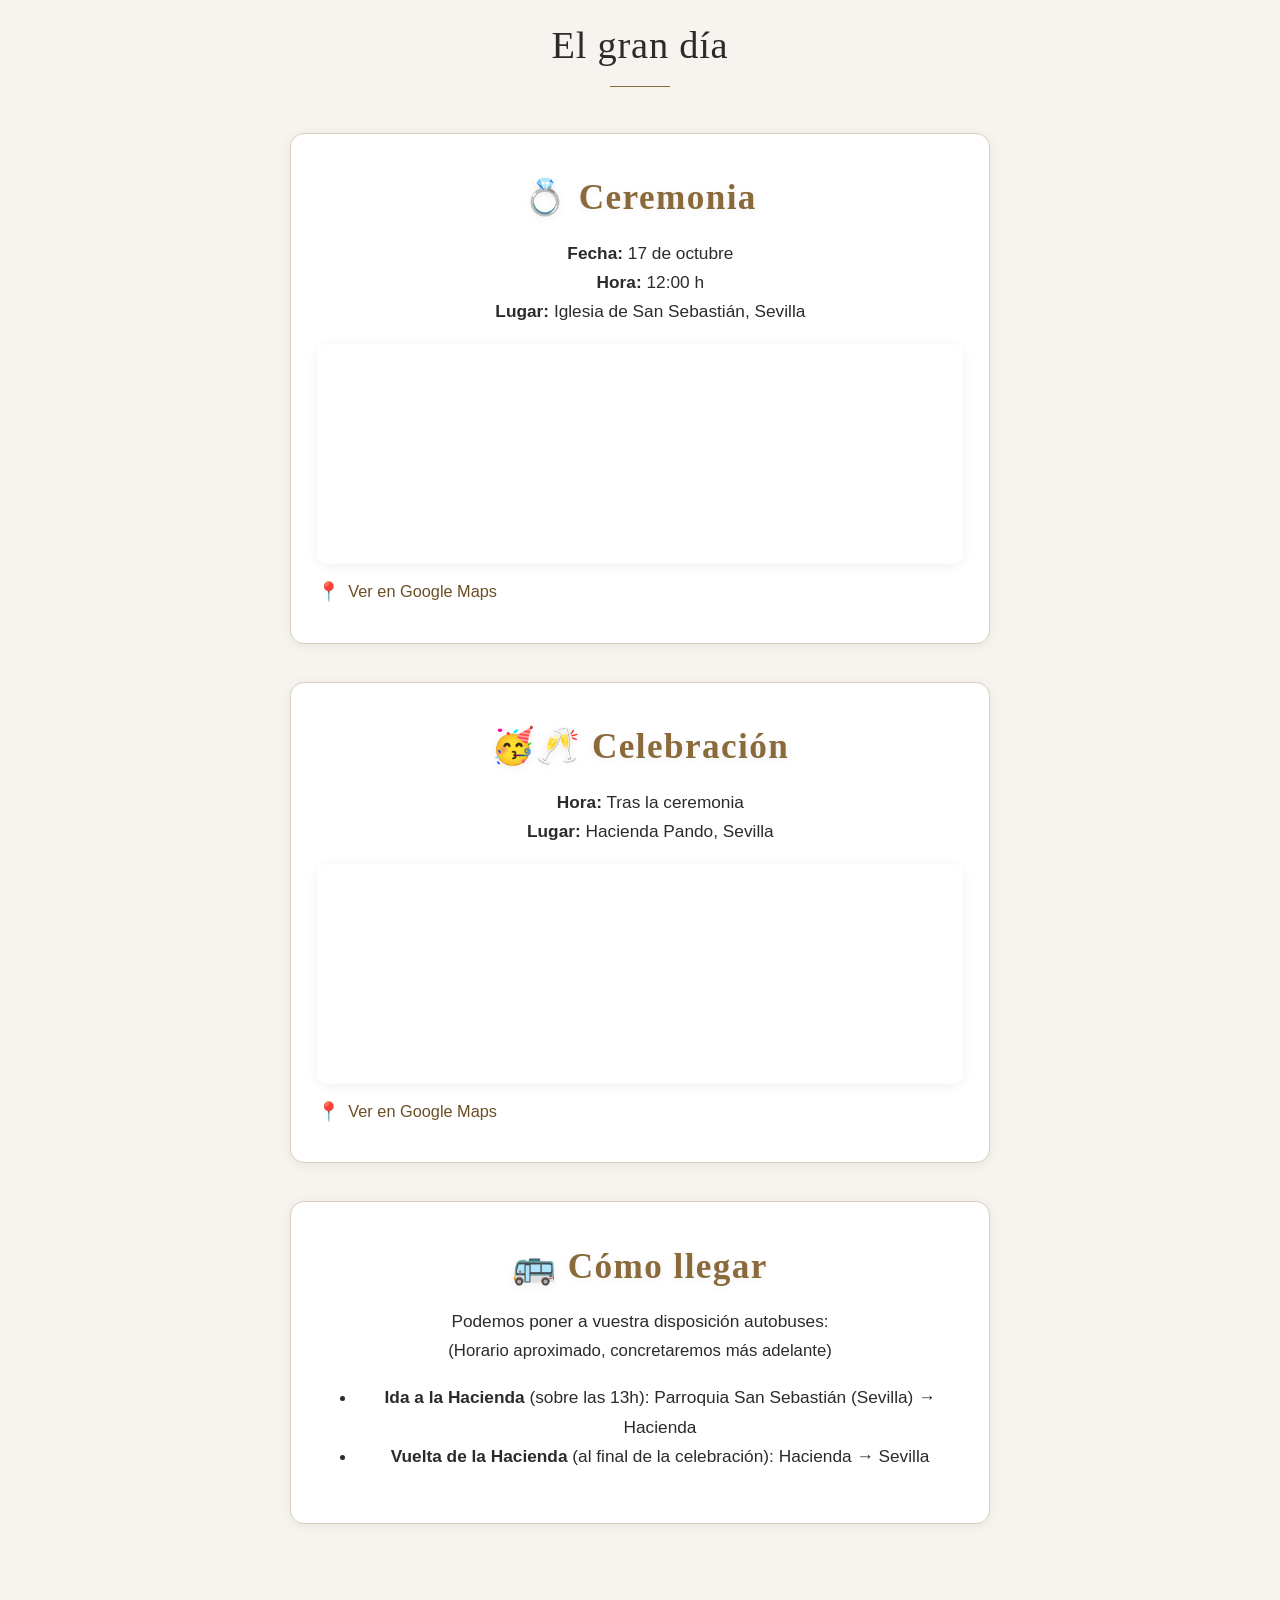
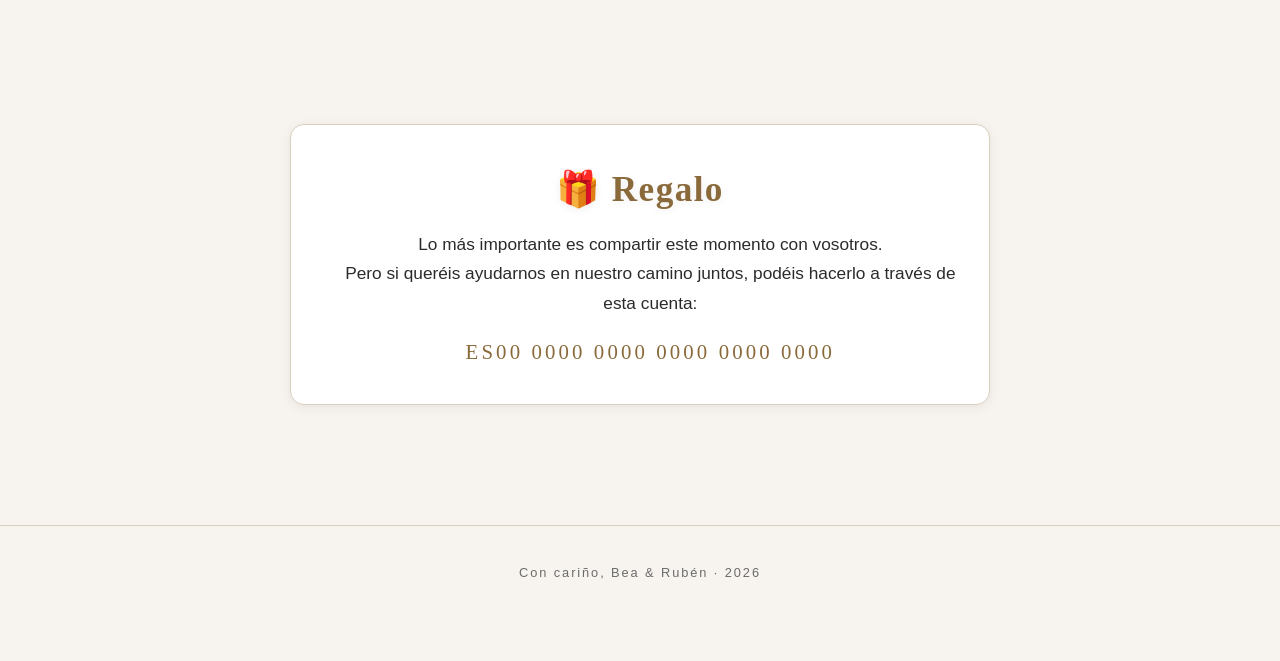
==== commit f66d31a0: "Cambio de foto y quitamos recuadro nota" ====
--- a/info.html
+++ b/info.html
@@ -14,9 +14,7 @@
         <p class="eyebrow light">NOS CASAMOS</p>
         <h1 class="couple light">Bea <span>&amp;</span> Rubén</h1>
         <p class="date light">17 · Octubre · 2026</p>
-        <div class="pareja-foto-wrap">
-          <img src="fotoPareja.jfif" alt="Foto de los novios" class="pareja-foto" loading="lazy" />
-        </div>
+        <!-- Imagen eliminada, ahora se usa como fondo -->
       </div>
     </section>
     <section class="section countdown">
@@ -70,12 +68,7 @@
             <li><strong>Vuelta de la Hacienda</strong> (al final de la celebración): Hacienda → Sevilla</li>
           </ul>
         </div>
-        <div style="background:#fff;border:1px solid #d9cfbf;border-radius:14px;box-shadow:0 2px 12px #0001;padding:2em 1.5em;">
-          <h3 class="event-title" style="margin-bottom:.3em;">📝 Nota</h3>
-          <div style="margin-left:1.2em;">
-            Queremos que disfrutéis con nosotros de ese día al máximo, así que os agradecemos que dejéis los niños en casa 🏠
-          </div>
-        </div>
+        <!-- Recuadro Nota eliminado -->
       </div>
     </section>
     <section class="section gift">
--- a/styles.css
+++ b/styles.css
@@ -1,18 +1,67 @@
+/* Popup de confirmación */
+.modal-overlay {
+  position: fixed;
+  top: 0; left: 0; right: 0; bottom: 0;
+  background: rgba(0,0,0,0.35);
+  z-index: 1000;
+  display: flex;
+  align-items: center;
+  justify-content: center;
+  transition: opacity .2s;
+}
+.modal {
+  background: #fff;
+  border-radius: 18px;
+  box-shadow: 0 8px 40px #0003;
+  max-width: 95vw;
+  width: 370px;
+  padding: 2.2em 1.5em 1.5em 1.5em;
+  text-align: center;
+  position: relative;
+  animation: modalIn .25s cubic-bezier(.7,1.7,.7,1) 1;
+}
+@keyframes modalIn {
+  from { transform: translateY(40px) scale(.95); opacity: 0; }
+  to   { transform: none; opacity: 1; }
+}
+.modal-close {
+  position: absolute;
+  top: 1em;
+  right: 1em;
+  background: none;
+  border: none;
+  font-size: 1.5em;
+  color: #888;
+  cursor: pointer;
+  transition: color .2s;
+}
+.modal-close:hover {
+  color: var(--accent);
+}
 /* Foto de los novios en hero */
 .pareja-foto-wrap {
   display: flex;
   justify-content: center;
   margin-top: 2.2rem;
 }
+/* Foto de los novios responsive y siempre circular */
 .pareja-foto {
-  width: 210px;
-  max-width: 90vw;
+  width: 180px;
+  max-width: 55vw;
   aspect-ratio: 1/1;
   object-fit: cover;
   border-radius: 50%;
   border: 4px solid var(--white);
   box-shadow: 0 4px 24px #0002;
   background: var(--white);
+  display: block;
+}
+@media (max-width: 600px) {
+  .pareja-foto {
+    width: 90px;
+    max-width: 38vw;
+    min-width: 70px;
+  }
 }
 :root {
   /* Importar fuente elegante Josefin Slab */
@@ -144,7 +193,7 @@
   color: var(--white);
   background:
     linear-gradient(rgba(0,0,0,.35), rgba(0,0,0,.45)),
-    url("https://images.unsplash.com/photo-1519741497674-611481863552?auto=format&fit=crop&w=1600&q=80") center/cover no-repeat;
+    url("fotoPareja.jfif") center/cover no-repeat;
 }
 .hero__content { padding: 2rem; max-width: 900px; }
 
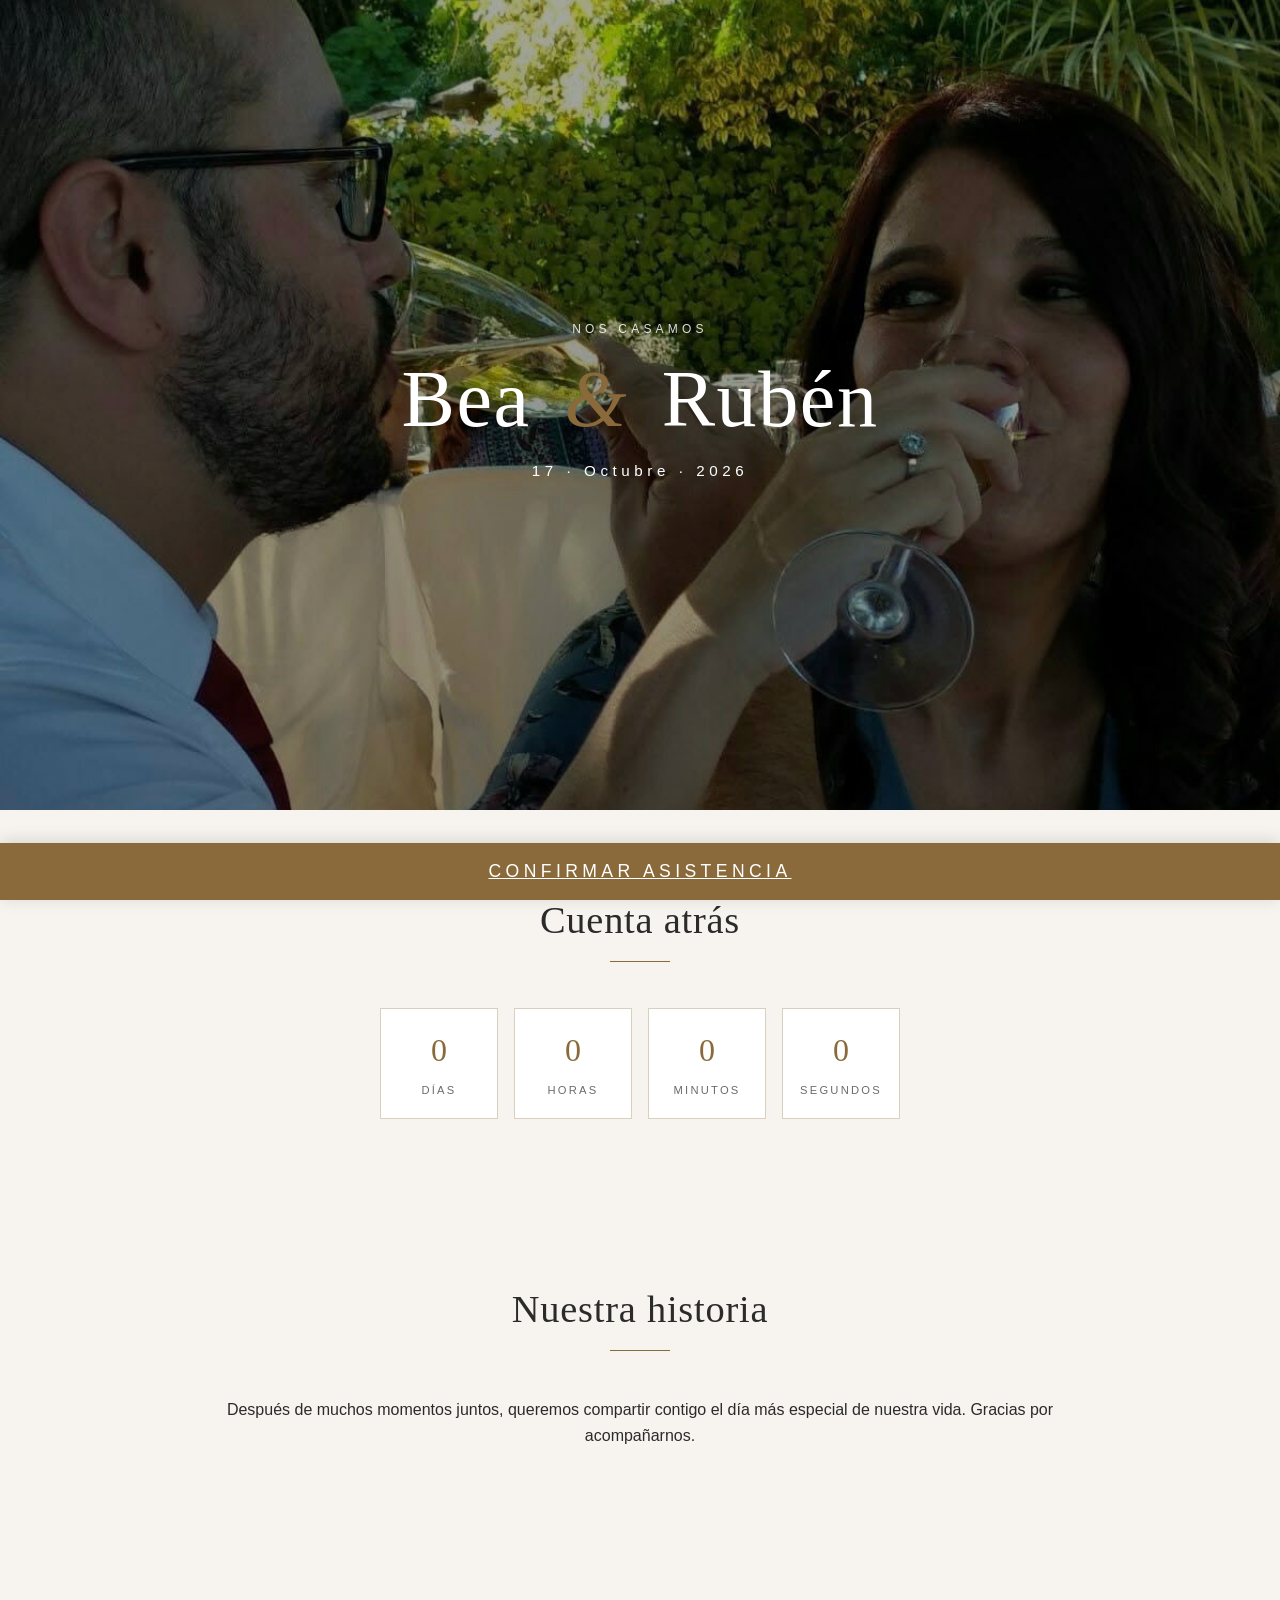
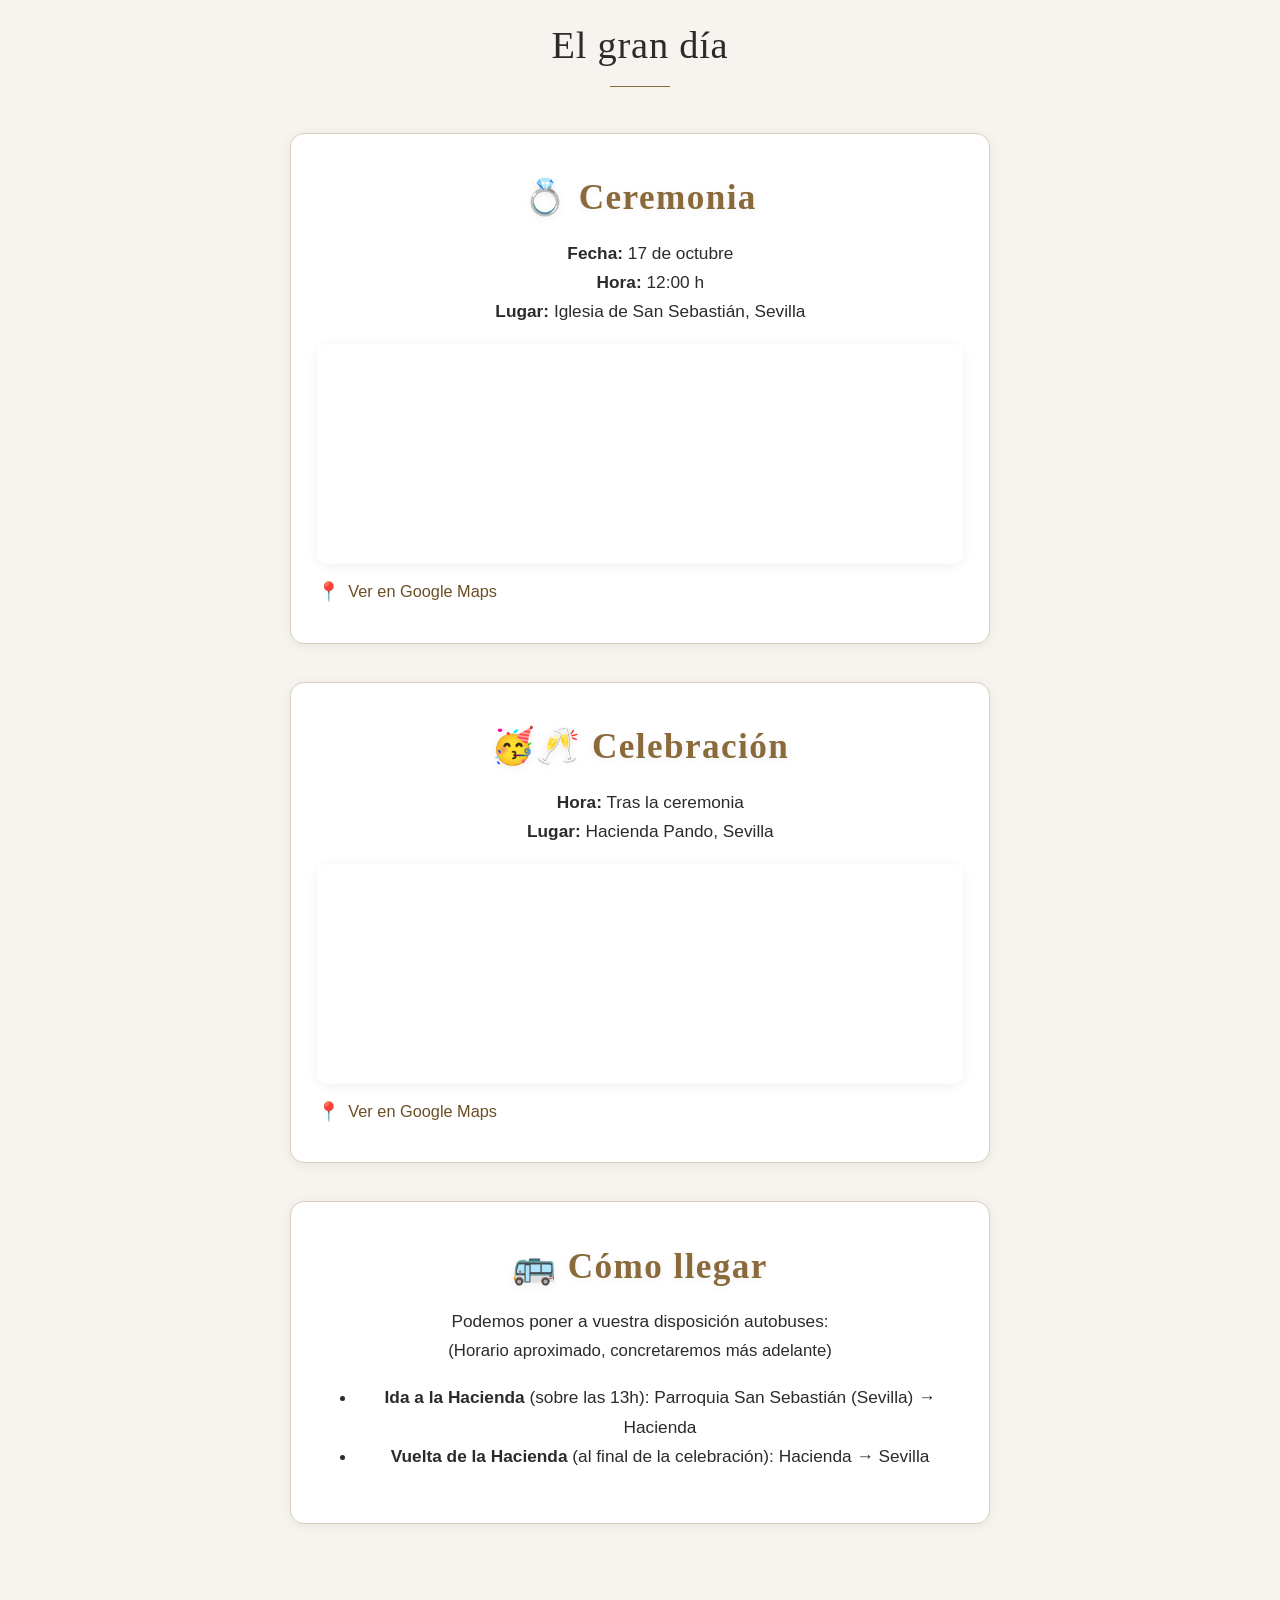
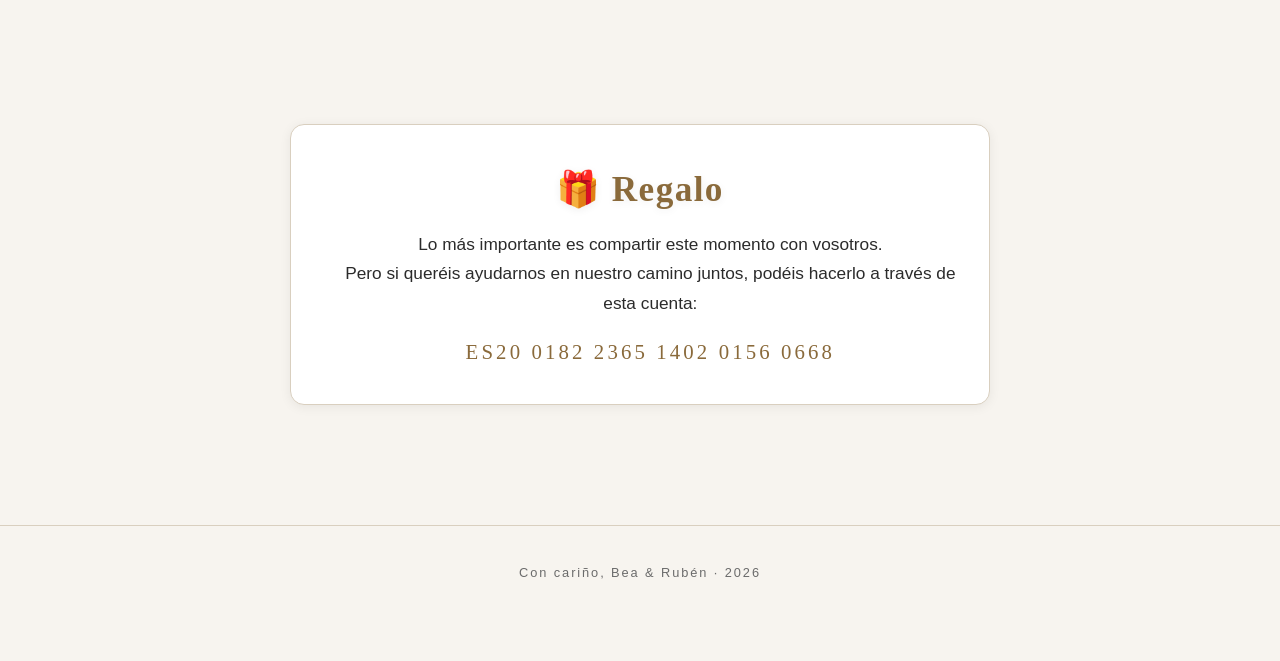
==== commit 3e72ec1c: "numero de cuenta" ====
--- a/info.html
+++ b/info.html
@@ -78,7 +78,7 @@
           <div style="margin-left:1.2em;">
             Lo más importante es compartir este momento con vosotros.<br>
             Pero si queréis ayudarnos en nuestro camino juntos, podéis hacerlo a través de esta cuenta:
-            <div class="iban">ES00 0000 0000 0000 0000 0000</div>
+            <div class="iban">ES20 0182 2365 1402 0156 0668</div>
           </div>
         </div>
       </div>
--- a/styles.css
+++ b/styles.css
@@ -196,6 +196,14 @@
     url("fotoPareja.jfif") center/cover no-repeat;
 }
 .hero__content { padding: 2rem; max-width: 900px; }
+
+@media (max-width: 600px) {
+  .hero {
+    background:
+      linear-gradient(rgba(0,0,0,.35), rgba(0,0,0,.45)),
+      url("fotoPareja.jfif") 50% 35%/120% auto no-repeat;
+  }
+}
 
 /* --- Sections --- */
 .section {
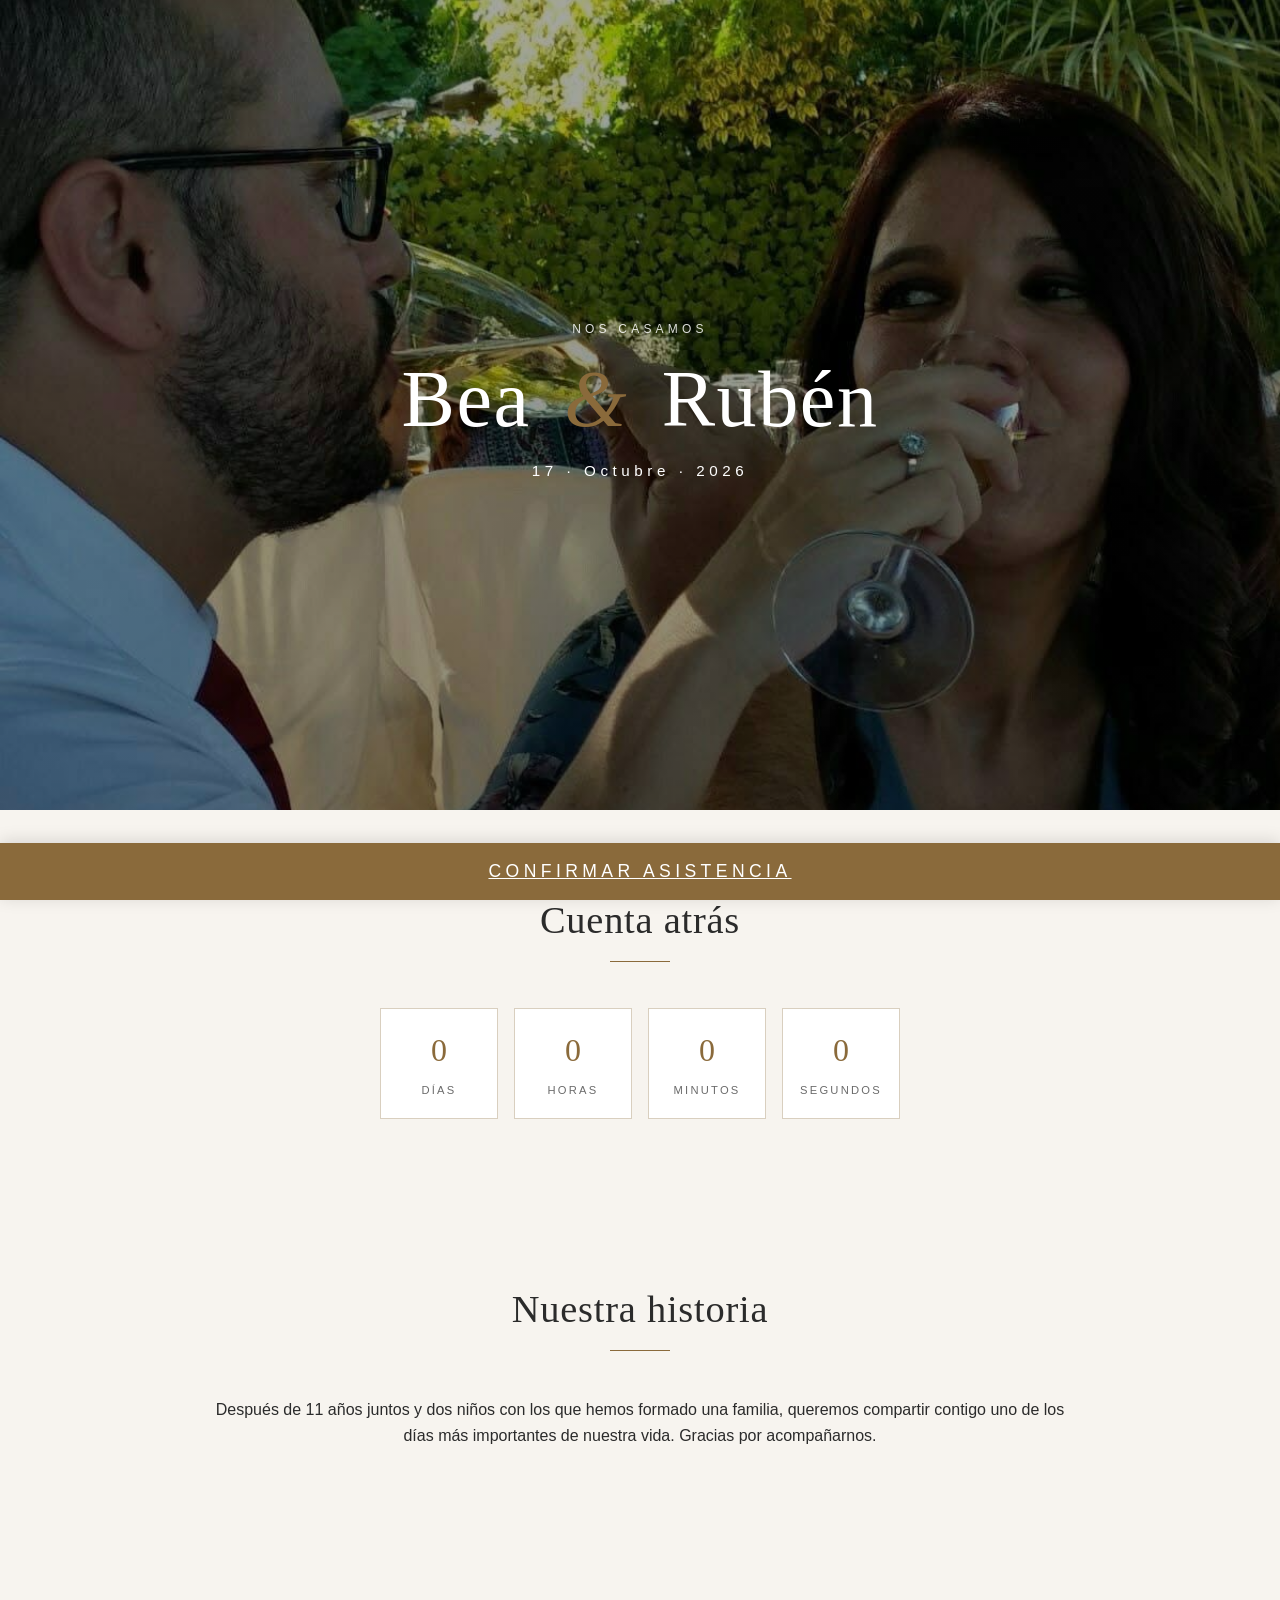
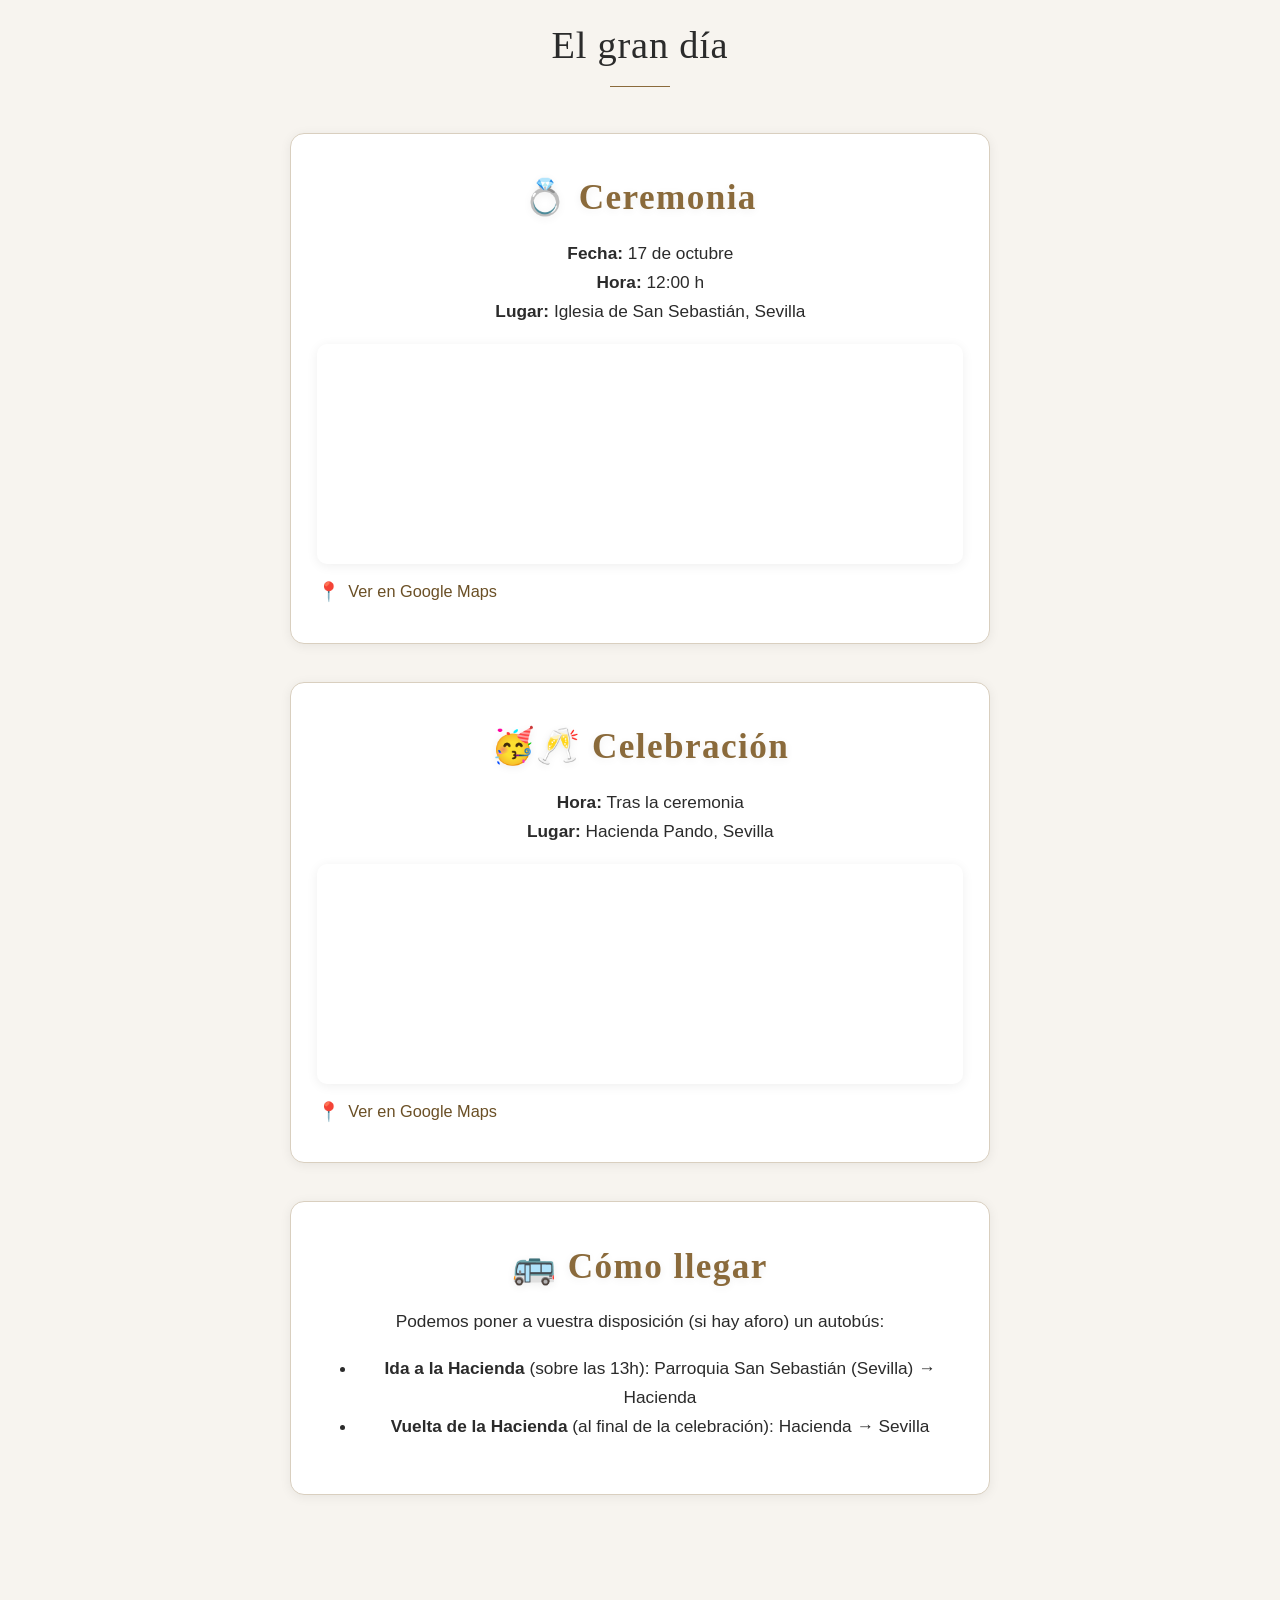
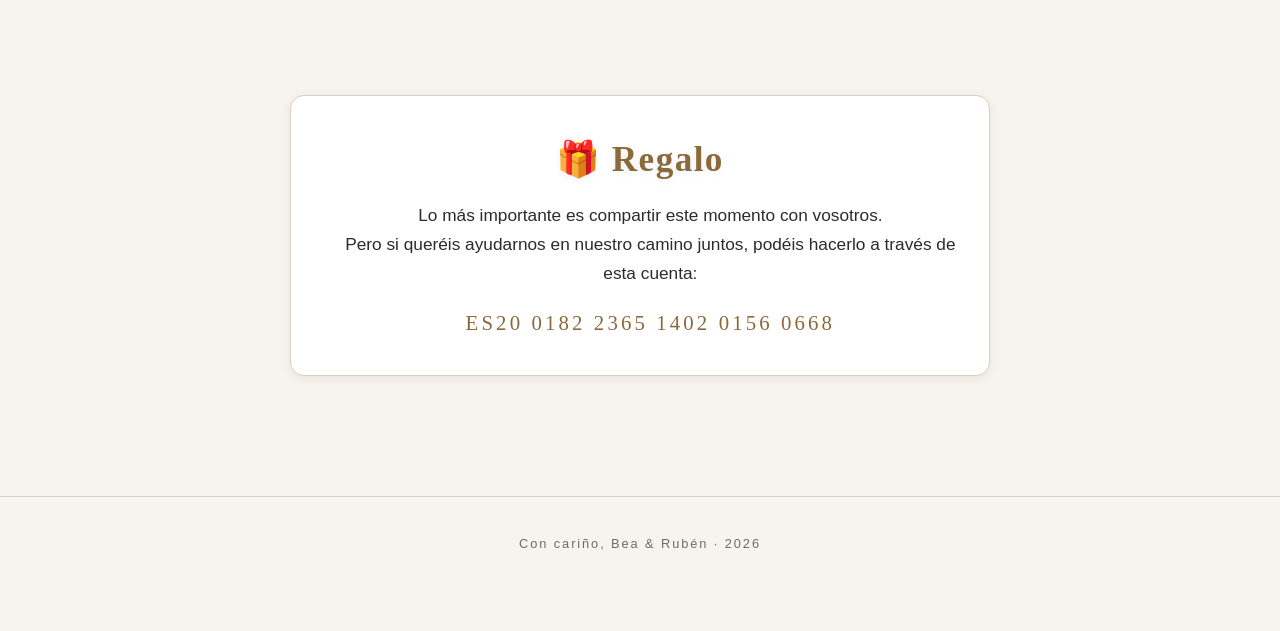
==== commit c0767026: "cambio texto" ====
--- a/info.html
+++ b/info.html
@@ -28,7 +28,7 @@
     </section>
     <section class="section story">
       <h2>Nuestra historia</h2>
-      <p>Después de muchos momentos juntos, queremos compartir contigo el día más especial de nuestra vida. Gracias por acompañarnos.</p>
+      <p>Después de 11 años juntos y dos niños con los que hemos formado una familia, queremos compartir contigo uno de los días más importantes de nuestra vida. Gracias por acompañarnos.</p>
     </section>
     <section class="section events">
       <h2>El gran día</h2>
@@ -62,7 +62,7 @@
         </div>
         <div style="background:#fff;border:1px solid #d9cfbf;border-radius:14px;box-shadow:0 2px 12px #0001;padding:2em 1.5em;">
           <h3 class="event-title" style="margin-bottom:.3em;">🚌 Cómo llegar</h3>
-          <p>Podemos poner a vuestra disposición autobuses: <br><span style="font-size:.97em;">(Horario aproximado, concretaremos más adelante)</span></p>
+          <p>Podemos poner a vuestra disposición (si hay aforo) un autobús:</p>
           <ul>
             <li><strong>Ida a la Hacienda</strong> (sobre las 13h): Parroquia San Sebastián (Sevilla) → Hacienda</li>
             <li><strong>Vuelta de la Hacienda</strong> (al final de la celebración): Hacienda → Sevilla</li>
